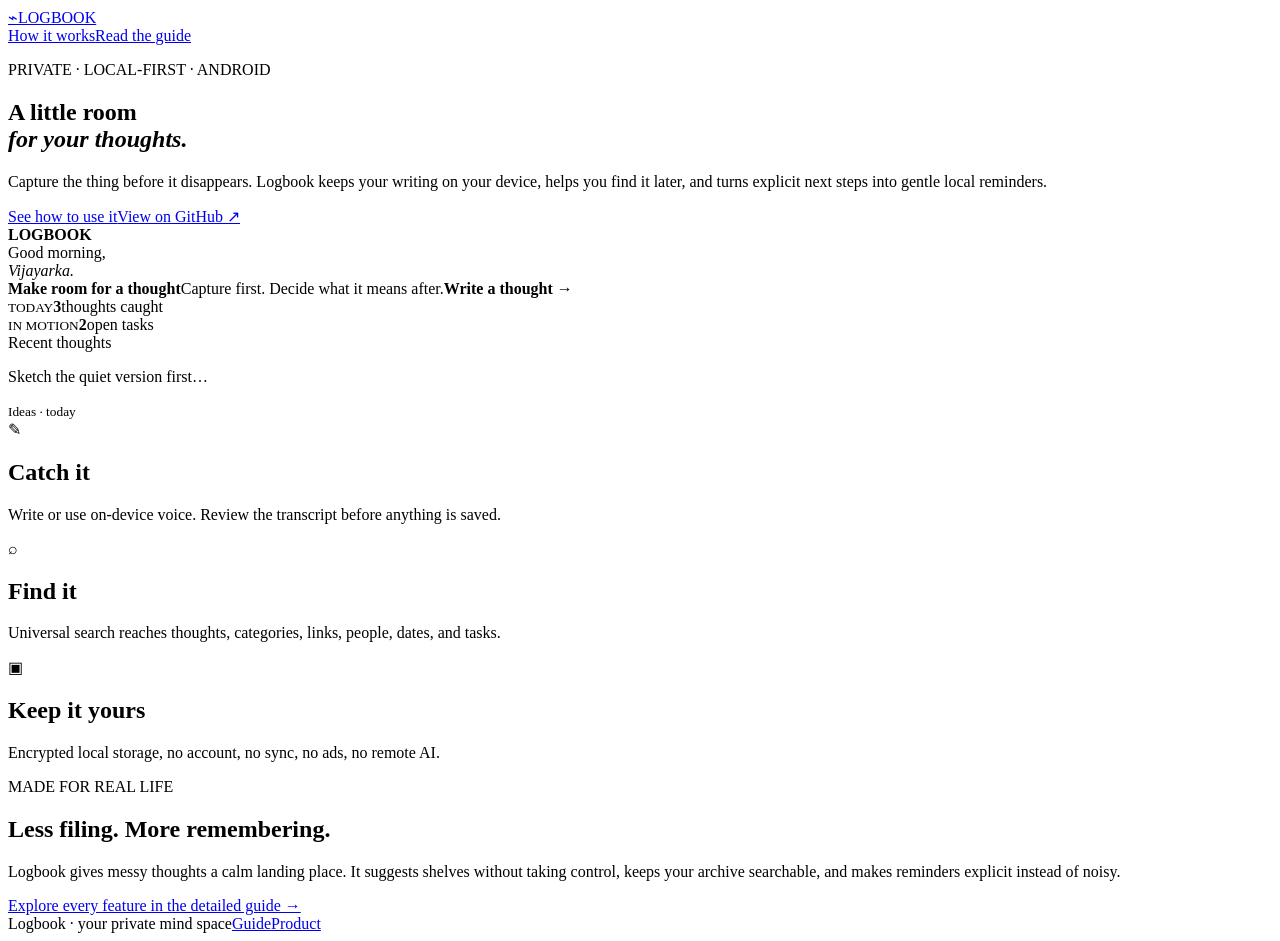
==== docs/index.html @ 924b65ed "Revert "Use the existing Logbook mark on product pages" This reverts commit a0105488e9191dcb1bc52278" ====
<!doctype html>
<html lang="en">
<head>
<meta charset="utf-8"><meta name="viewport" content="width=device-width,initial-scale=1">
<title>Logbook — a private mind space</title>
<meta name="description" content="Logbook is a private, local-first Android mind space for capturing thoughts, finding them again, and keeping small tasks in motion.">
<link rel="stylesheet" href="/logbook/site.css">
</head>
<body>
<header class="topbar"><a class="brand" href="./"><span class="mark" aria-hidden="true">⌁</span><span>LOGBOOK</span></a><nav><a href="guide.html">How it works</a><a class="button small" href="guide.html">Read the guide</a></nav></header>
<main>
<section class="hero wrap"><div class="hero-copy"><p class="eyebrow">PRIVATE · LOCAL-FIRST · ANDROID</p><h1>A little room<br><em>for your thoughts.</em></h1><p class="lede">Capture the thing before it disappears. Logbook keeps your writing on your device, helps you find it later, and turns explicit next steps into gentle local reminders.</p><div class="actions"><a class="button" href="guide.html">See how to use it</a><a class="text-link" href="https://github.com/vijayarkananduri/logbook">View on GitHub ↗</a></div></div><div class="hero-card"><div class="phone"><div class="phone-top"><span class="dot pumpkin"></span><b>LOGBOOK</b><span class="dot lime"></span></div><div class="phone-title">Good morning,<br><em>Vijayarka.</em></div><div class="capture"><b>Make room for a thought</b><span>Capture first. Decide what it means after.</span><strong>Write a thought →</strong></div><div class="stats"><div><small>TODAY</small><b>3</b><span>thoughts caught</span></div><div><small>IN MOTION</small><b>2</b><span>open tasks</span></div></div><div class="paper"><span>Recent thoughts</span><p>Sketch the quiet version first…</p><small>Ideas · today</small></div></div></div></section>
<section class="band"><div class="wrap three"><article><span class="icon pumpkin-bg">✎</span><h2>Catch it</h2><p>Write or use on-device voice. Review the transcript before anything is saved.</p></article><article><span class="icon amber-bg">⌕</span><h2>Find it</h2><p>Universal search reaches thoughts, categories, links, people, dates, and tasks.</p></article><article><span class="icon lime-bg">▣</span><h2>Keep it yours</h2><p>Encrypted local storage, no account, no sync, no ads, no remote AI.</p></article></div></section>
<section class="wrap split"><div><p class="eyebrow">MADE FOR REAL LIFE</p><h2>Less filing. More remembering.</h2></div><div><p>Logbook gives messy thoughts a calm landing place. It suggests shelves without taking control, keeps your archive searchable, and makes reminders explicit instead of noisy.</p><a class="text-link" href="guide.html">Explore every feature in the detailed guide →</a></div></section>
</main><footer class="wrap footer"><span>Logbook · your private mind space</span><a href="guide.html">Guide</a><a href="./">Product</a></footer>
</body></html>
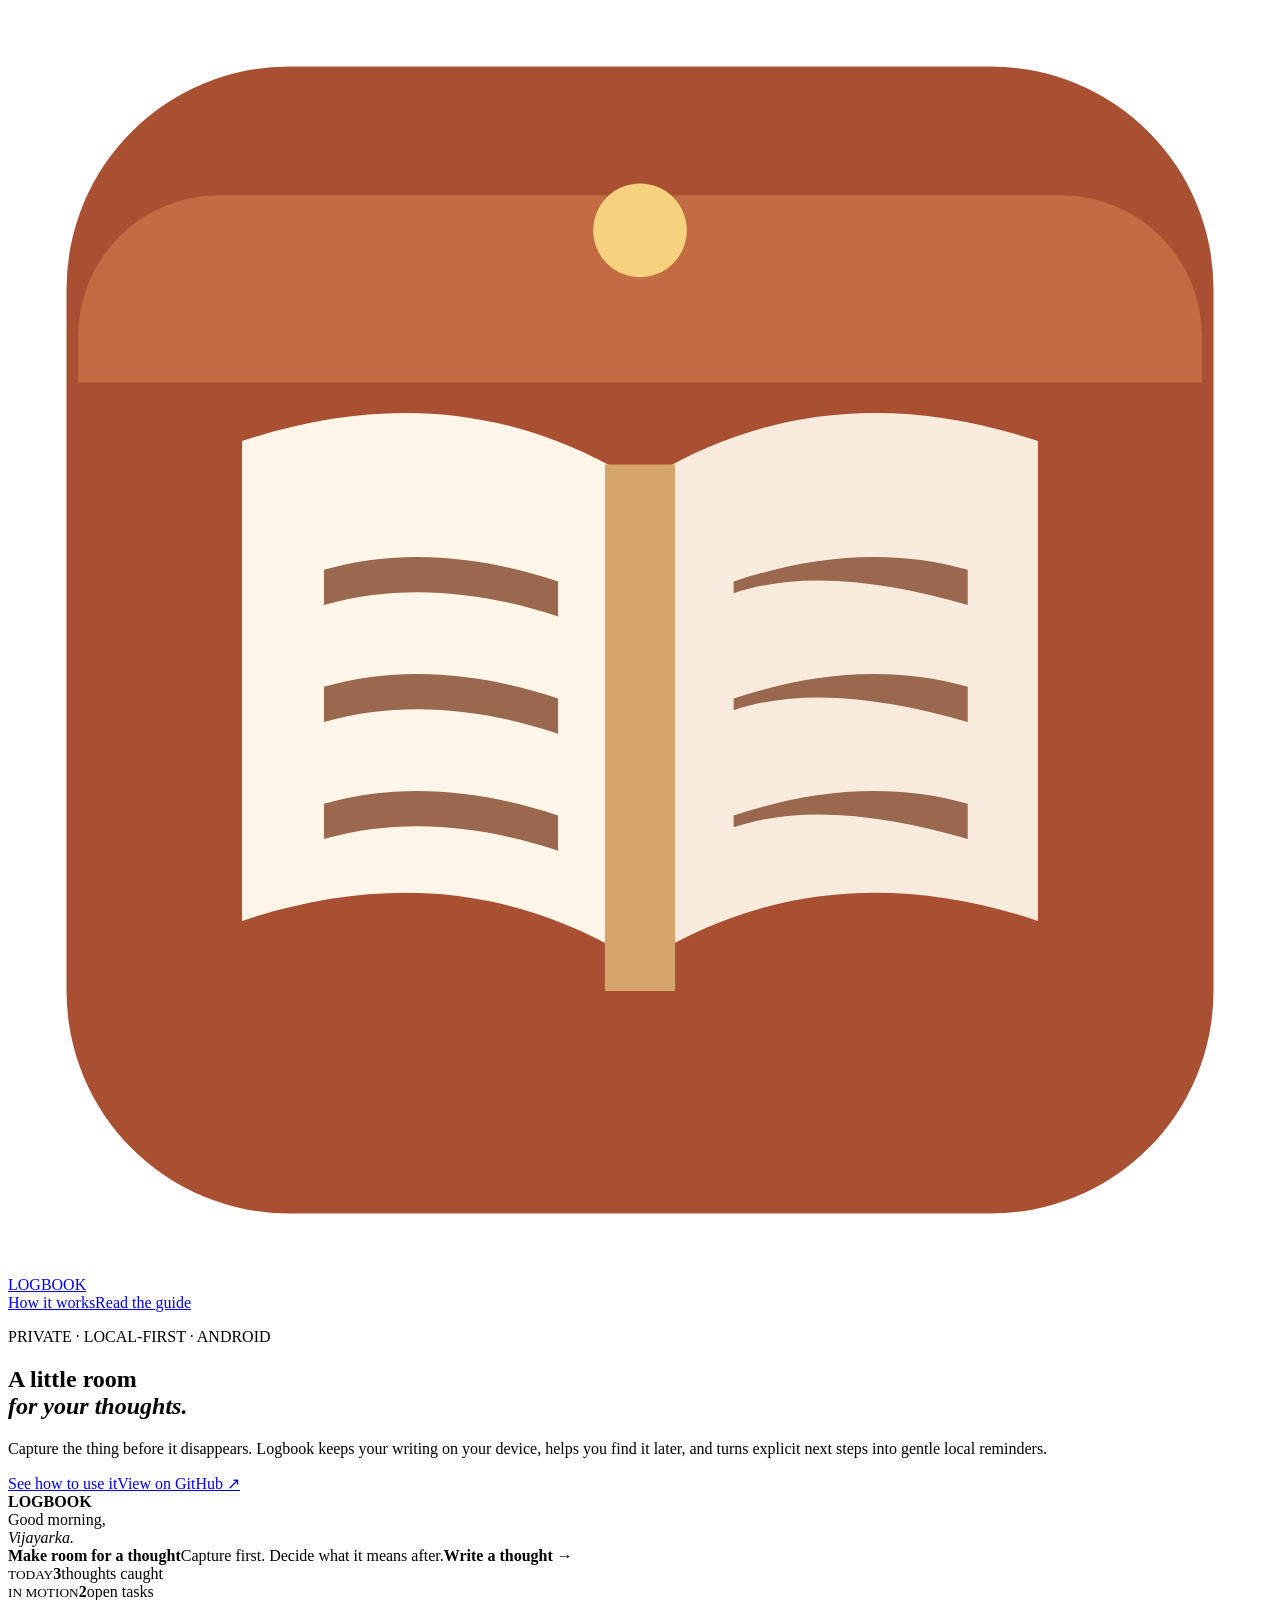
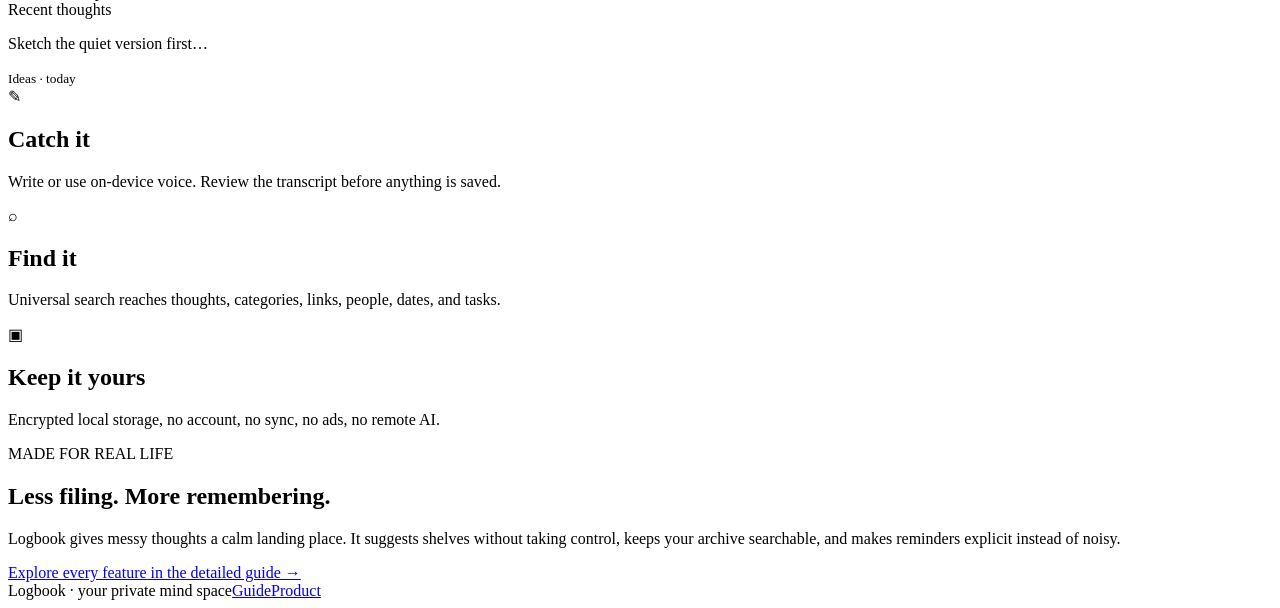
==== commit e2602886: "Revert "Use supplied cropped Logbook logo" This reverts commit 5c39957be92d2343771eed98148916af27f54" ====
--- a/docs/index.html
+++ b/docs/index.html
@@ -7,7 +7,7 @@
 <link rel="stylesheet" href="/logbook/site.css">
 </head>
 <body>
-<header class="topbar"><a class="brand" href="./"><span class="mark" aria-hidden="true">⌁</span><span>LOGBOOK</span></a><nav><a href="guide.html">How it works</a><a class="button small" href="guide.html">Read the guide</a></nav></header>
+<header class="topbar"><a class="brand" href="./"><img class="mark" src="logo.svg" alt="Logbook mark"><span>LOGBOOK</span></a><nav><a href="guide.html">How it works</a><a class="button small" href="guide.html">Read the guide</a></nav></header>
 <main>
 <section class="hero wrap"><div class="hero-copy"><p class="eyebrow">PRIVATE · LOCAL-FIRST · ANDROID</p><h1>A little room<br><em>for your thoughts.</em></h1><p class="lede">Capture the thing before it disappears. Logbook keeps your writing on your device, helps you find it later, and turns explicit next steps into gentle local reminders.</p><div class="actions"><a class="button" href="guide.html">See how to use it</a><a class="text-link" href="https://github.com/vijayarkananduri/logbook">View on GitHub ↗</a></div></div><div class="hero-card"><div class="phone"><div class="phone-top"><span class="dot pumpkin"></span><b>LOGBOOK</b><span class="dot lime"></span></div><div class="phone-title">Good morning,<br><em>Vijayarka.</em></div><div class="capture"><b>Make room for a thought</b><span>Capture first. Decide what it means after.</span><strong>Write a thought →</strong></div><div class="stats"><div><small>TODAY</small><b>3</b><span>thoughts caught</span></div><div><small>IN MOTION</small><b>2</b><span>open tasks</span></div></div><div class="paper"><span>Recent thoughts</span><p>Sketch the quiet version first…</p><small>Ideas · today</small></div></div></div></section>
 <section class="band"><div class="wrap three"><article><span class="icon pumpkin-bg">✎</span><h2>Catch it</h2><p>Write or use on-device voice. Review the transcript before anything is saved.</p></article><article><span class="icon amber-bg">⌕</span><h2>Find it</h2><p>Universal search reaches thoughts, categories, links, people, dates, and tasks.</p></article><article><span class="icon lime-bg">▣</span><h2>Keep it yours</h2><p>Encrypted local storage, no account, no sync, no ads, no remote AI.</p></article></div></section>
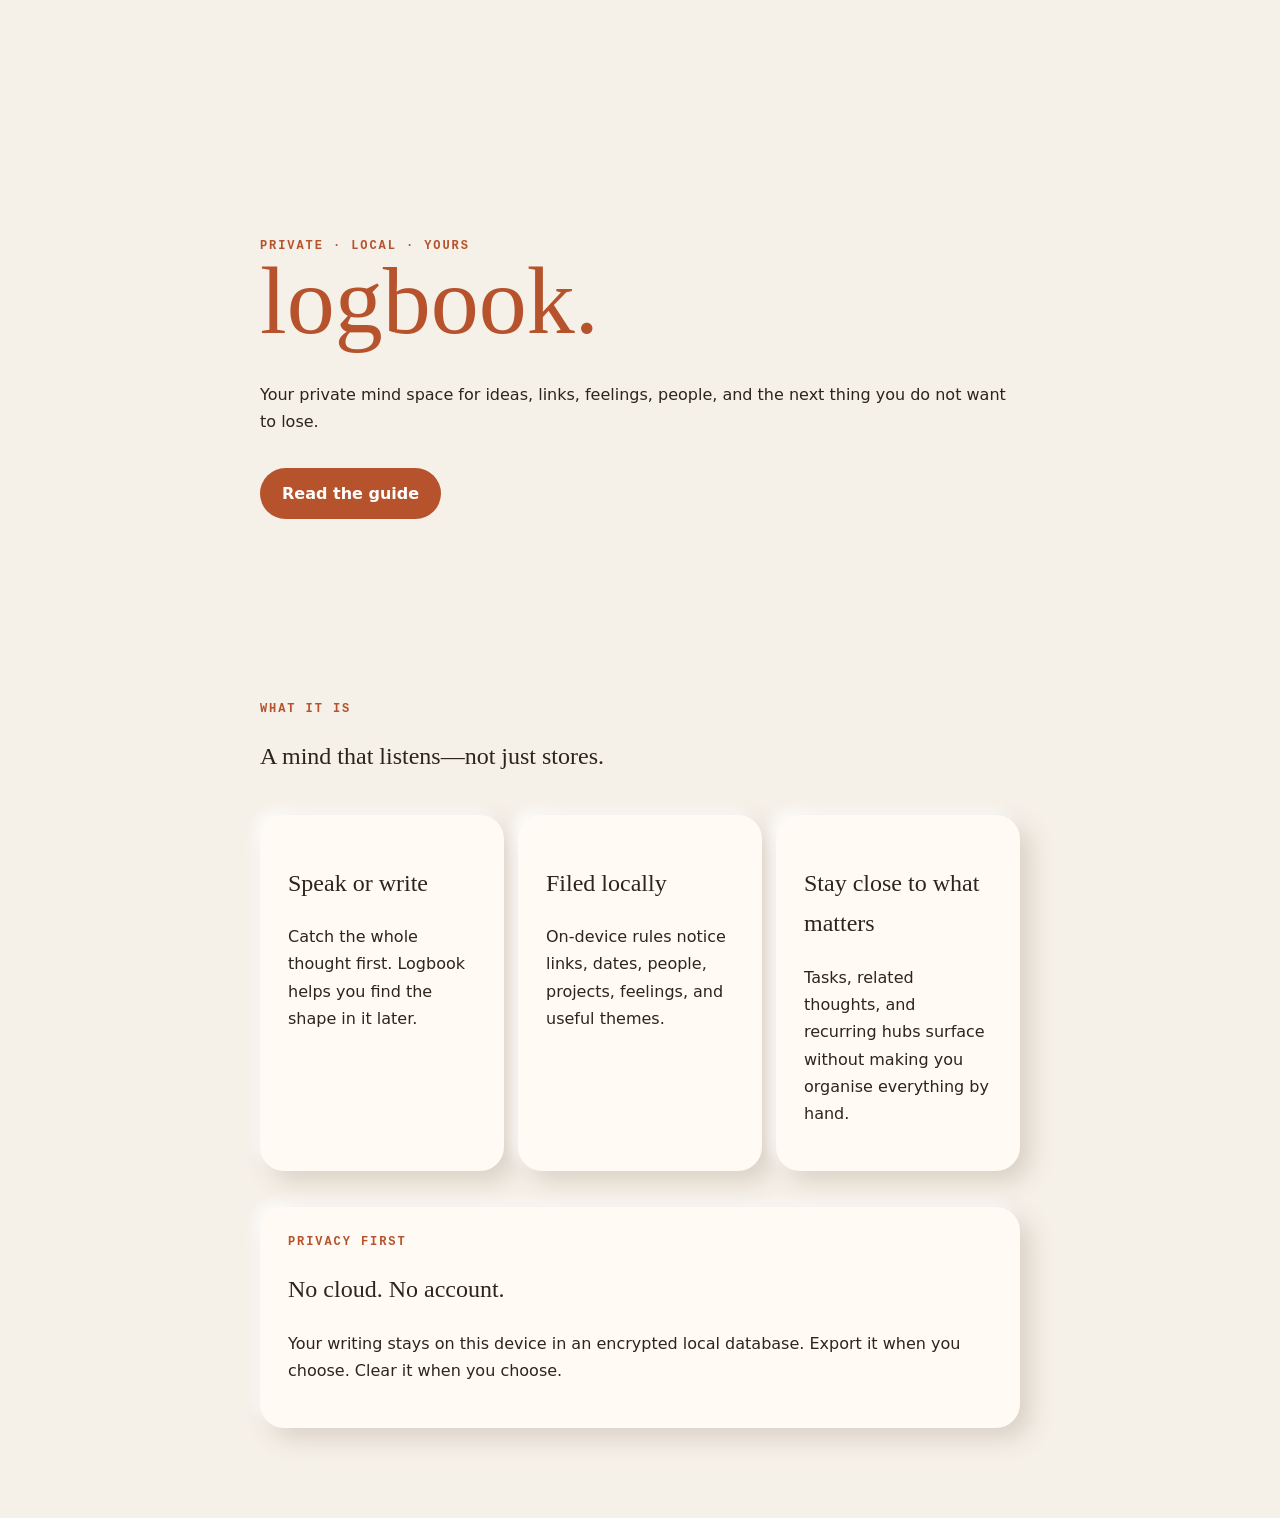
==== commit 6eaaf6fc: "Refresh Logbook depth splash and friendly nudges" ====
--- a/docs/index.html
+++ b/docs/index.html
@@ -1,16 +1 @@
-<!doctype html>
-<html lang="en">
-<head>
-<meta charset="utf-8"><meta name="viewport" content="width=device-width,initial-scale=1">
-<title>Logbook — a private mind space</title>
-<meta name="description" content="Logbook is a private, local-first Android mind space for capturing thoughts, finding them again, and keeping small tasks in motion.">
-<link rel="stylesheet" href="/logbook/site.css">
-</head>
-<body>
-<header class="topbar"><a class="brand" href="./"><img class="mark" src="logo.svg" alt="Logbook mark"><span>LOGBOOK</span></a><nav><a href="guide.html">How it works</a><a class="button small" href="guide.html">Read the guide</a></nav></header>
-<main>
-<section class="hero wrap"><div class="hero-copy"><p class="eyebrow">PRIVATE · LOCAL-FIRST · ANDROID</p><h1>A little room<br><em>for your thoughts.</em></h1><p class="lede">Capture the thing before it disappears. Logbook keeps your writing on your device, helps you find it later, and turns explicit next steps into gentle local reminders.</p><div class="actions"><a class="button" href="guide.html">See how to use it</a><a class="text-link" href="https://github.com/vijayarkananduri/logbook">View on GitHub ↗</a></div></div><div class="hero-card"><div class="phone"><div class="phone-top"><span class="dot pumpkin"></span><b>LOGBOOK</b><span class="dot lime"></span></div><div class="phone-title">Good morning,<br><em>Vijayarka.</em></div><div class="capture"><b>Make room for a thought</b><span>Capture first. Decide what it means after.</span><strong>Write a thought →</strong></div><div class="stats"><div><small>TODAY</small><b>3</b><span>thoughts caught</span></div><div><small>IN MOTION</small><b>2</b><span>open tasks</span></div></div><div class="paper"><span>Recent thoughts</span><p>Sketch the quiet version first…</p><small>Ideas · today</small></div></div></div></section>
-<section class="band"><div class="wrap three"><article><span class="icon pumpkin-bg">✎</span><h2>Catch it</h2><p>Write or use on-device voice. Review the transcript before anything is saved.</p></article><article><span class="icon amber-bg">⌕</span><h2>Find it</h2><p>Universal search reaches thoughts, categories, links, people, dates, and tasks.</p></article><article><span class="icon lime-bg">▣</span><h2>Keep it yours</h2><p>Encrypted local storage, no account, no sync, no ads, no remote AI.</p></article></div></section>
-<section class="wrap split"><div><p class="eyebrow">MADE FOR REAL LIFE</p><h2>Less filing. More remembering.</h2></div><div><p>Logbook gives messy thoughts a calm landing place. It suggests shelves without taking control, keeps your archive searchable, and makes reminders explicit instead of noisy.</p><a class="text-link" href="guide.html">Explore every feature in the detailed guide →</a></div></section>
-</main><footer class="wrap footer"><span>Logbook · your private mind space</span><a href="guide.html">Guide</a><a href="./">Product</a></footer>
-</body></html>+<!doctype html><html lang="en"><head><meta charset="utf-8"><meta name="viewport" content="width=device-width,initial-scale=1"><title>Logbook — Your private mind space</title><style>body{margin:0;background:#f5f0e8;color:#2c241d;font:16px/1.7 Manrope,system-ui,sans-serif}main{max-width:760px;margin:auto;padding:72px 24px}h1,h2{font-family:Georgia,serif;font-weight:400}h1{font-size:clamp(3rem,10vw,6rem);color:#b6532d;line-height:1;margin:0 0 16px}.eyebrow{letter-spacing:.16em;text-transform:uppercase;font:700 12px monospace;color:#b6532d}.hero{min-height:70vh;display:grid;align-content:center}.card{background:#fffaf3;border-radius:24px;padding:28px;margin:18px 0;box-shadow:10px 10px 24px #d9d0c5,-5px -5px 14px #fff}.button{display:inline-block;background:#b6532d;color:white;border-radius:999px;padding:12px 22px;text-decoration:none;font-weight:700}.grid{display:grid;grid-template-columns:repeat(auto-fit,minmax(210px,1fr));gap:14px}small{color:#70665d}</style></head><body><main><section class="hero"><div class="eyebrow">Private · local · yours</div><h1>logbook.</h1><p>Your private mind space for ideas, links, feelings, people, and the next thing you do not want to lose.</p><p><a class="button" href="guide.html">Read the guide</a></p></section><section><div class="eyebrow">What it is</div><h2>A mind that listens—not just stores.</h2><div class="grid"><article class="card"><h2>Speak or write</h2><p>Catch the whole thought first. Logbook helps you find the shape in it later.</p></article><article class="card"><h2>Filed locally</h2><p>On-device rules notice links, dates, people, projects, feelings, and useful themes.</p></article><article class="card"><h2>Stay close to what matters</h2><p>Tasks, related thoughts, and recurring hubs surface without making you organise everything by hand.</p></article></div></section><section class="card"><div class="eyebrow">Privacy first</div><h2>No cloud. No account.</h2><p>Your writing stays on this device in an encrypted local database. Export it when you choose. Clear it when you choose.</p></section></main></body></html>
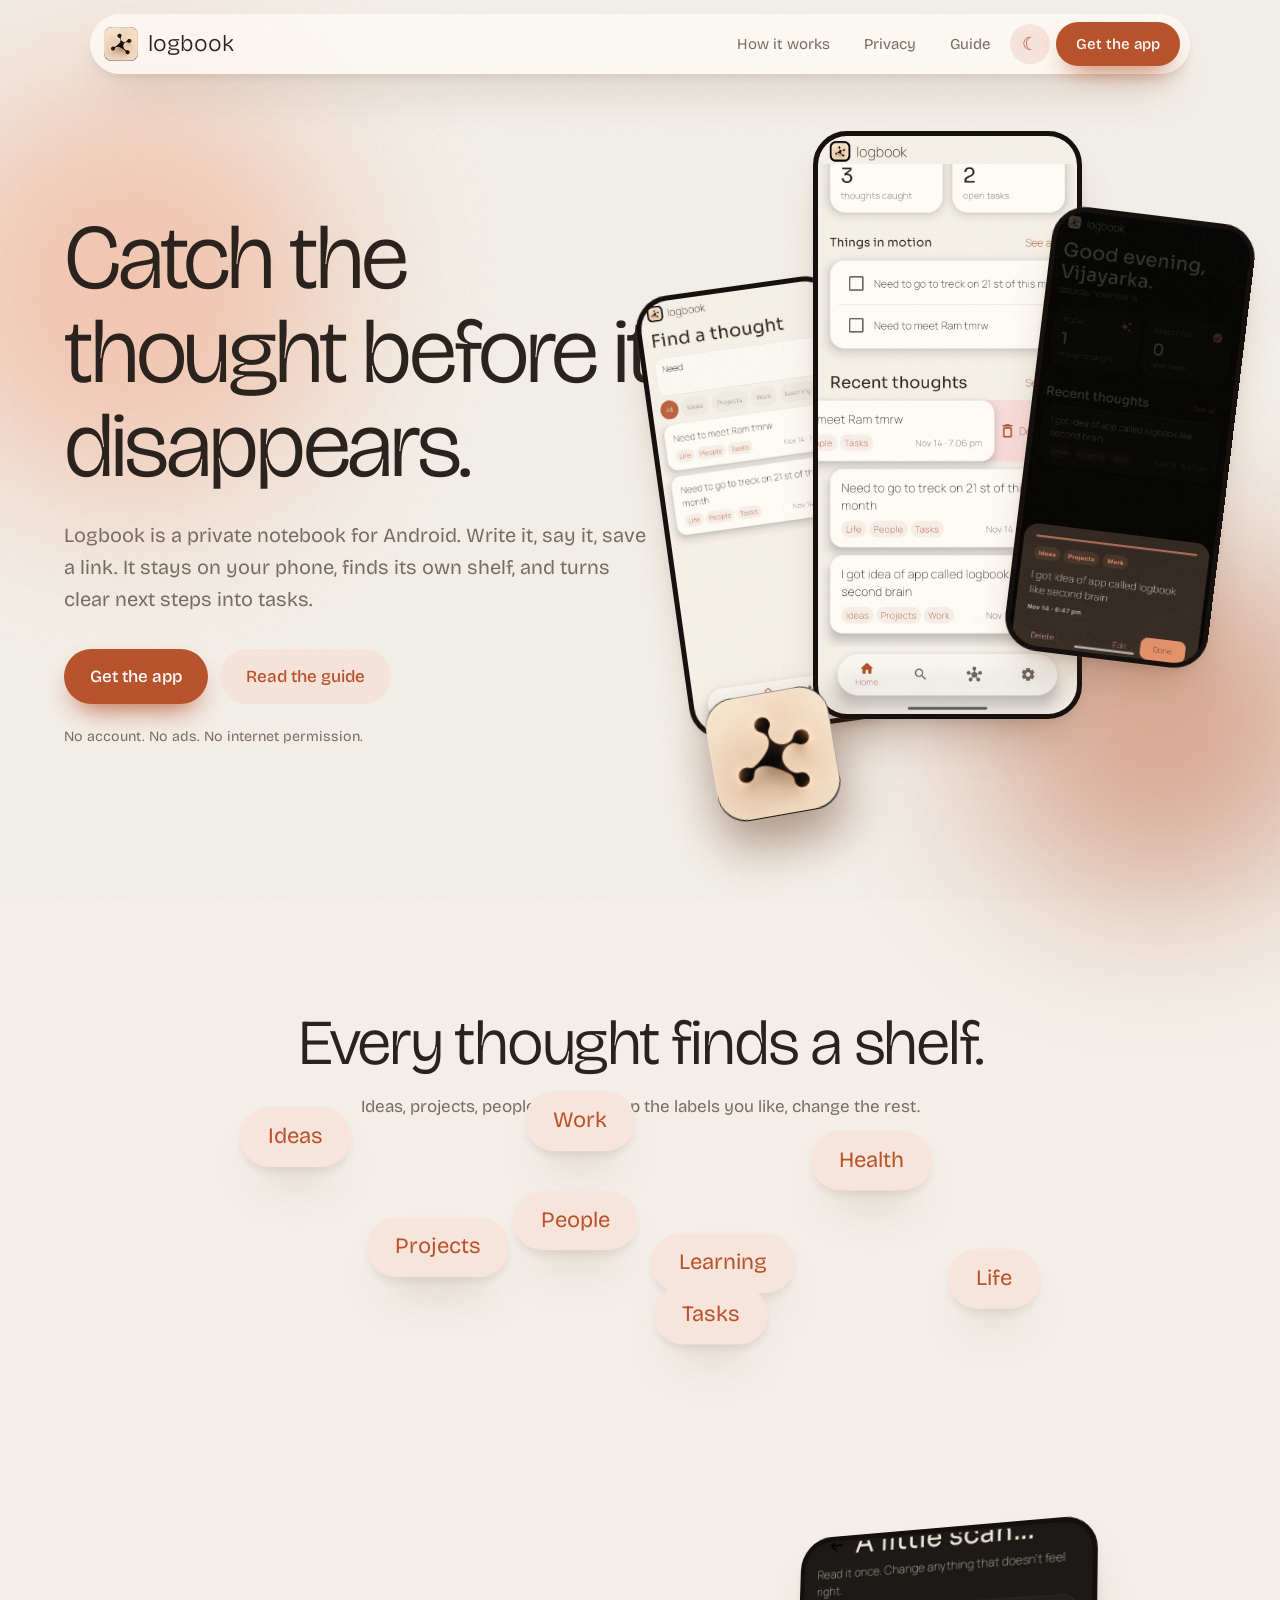
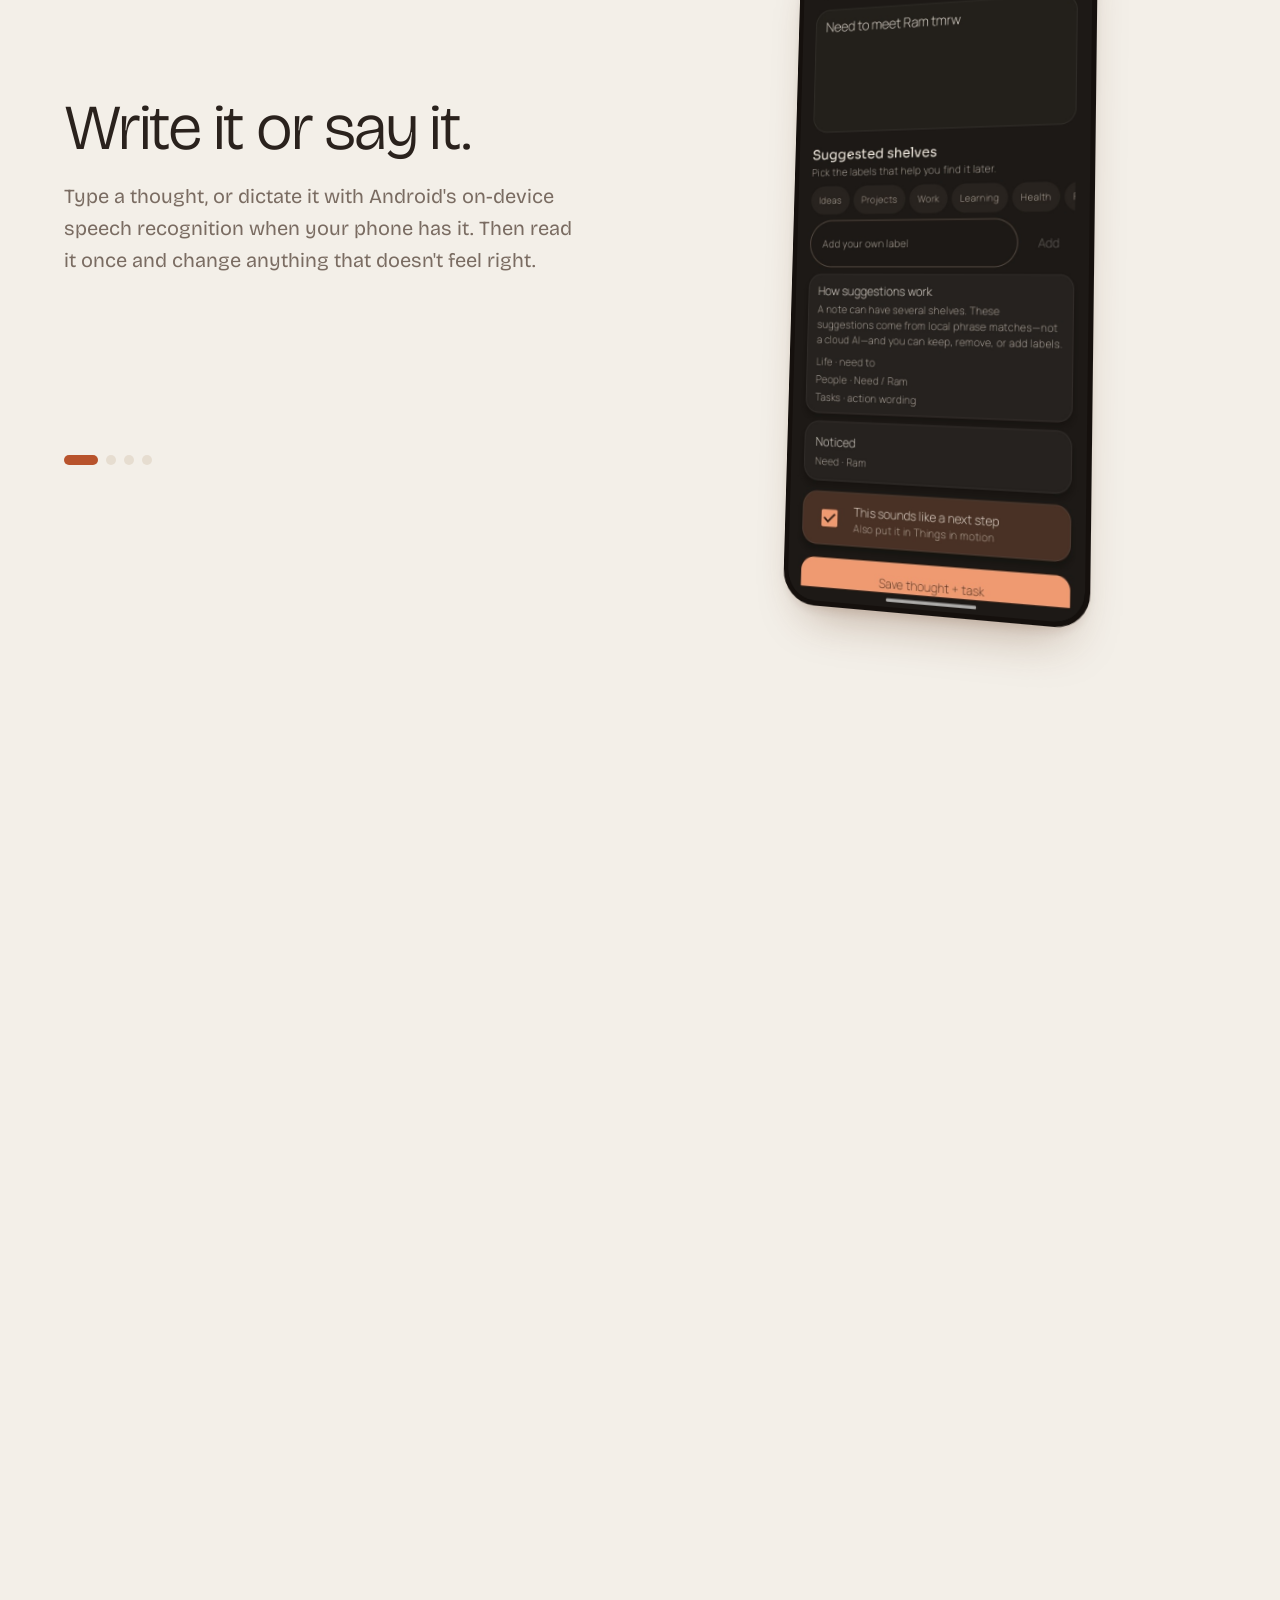
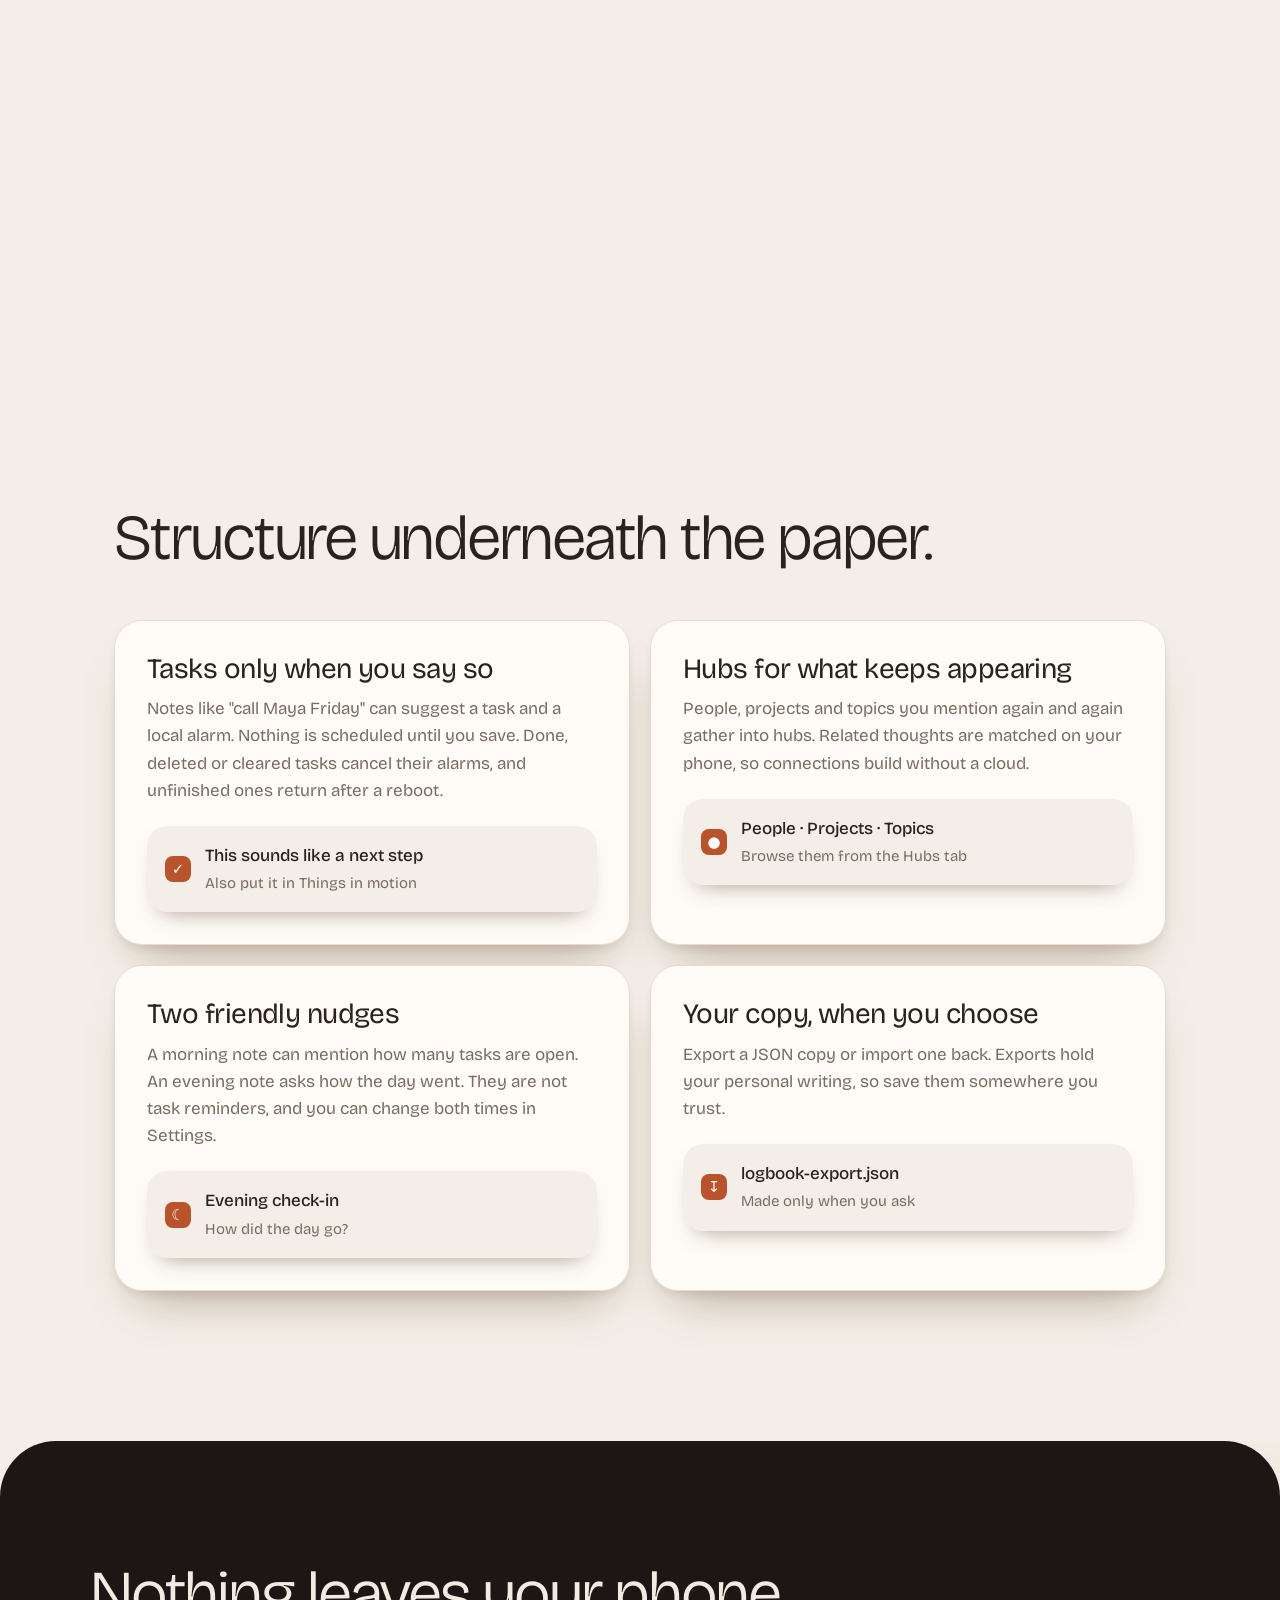
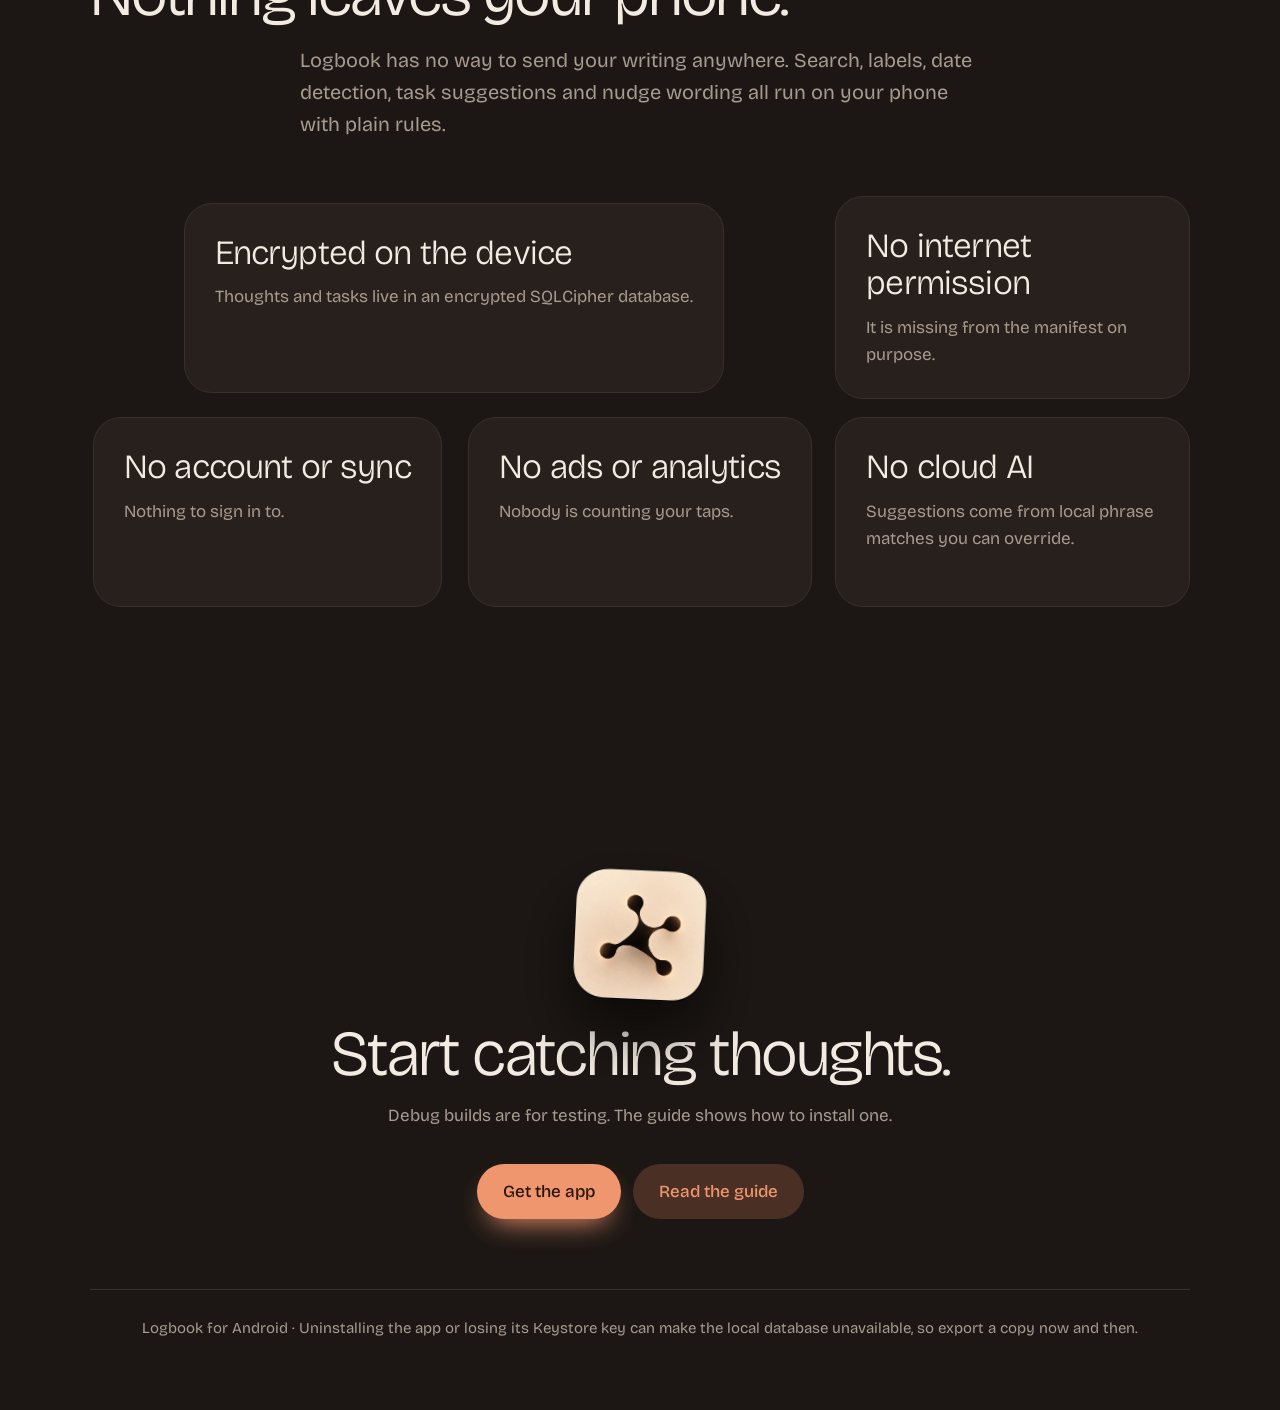
==== commit a78b7ffc: "Refresh GitHub Pages and improve task date flow" ====
--- a/docs/index.html
+++ b/docs/index.html
@@ -1 +1,29 @@
-<!doctype html><html lang="en"><head><meta charset="utf-8"><meta name="viewport" content="width=device-width,initial-scale=1"><title>Logbook — Your private mind space</title><style>body{margin:0;background:#f5f0e8;color:#2c241d;font:16px/1.7 Manrope,system-ui,sans-serif}main{max-width:760px;margin:auto;padding:72px 24px}h1,h2{font-family:Georgia,serif;font-weight:400}h1{font-size:clamp(3rem,10vw,6rem);color:#b6532d;line-height:1;margin:0 0 16px}.eyebrow{letter-spacing:.16em;text-transform:uppercase;font:700 12px monospace;color:#b6532d}.hero{min-height:70vh;display:grid;align-content:center}.card{background:#fffaf3;border-radius:24px;padding:28px;margin:18px 0;box-shadow:10px 10px 24px #d9d0c5,-5px -5px 14px #fff}.button{display:inline-block;background:#b6532d;color:white;border-radius:999px;padding:12px 22px;text-decoration:none;font-weight:700}.grid{display:grid;grid-template-columns:repeat(auto-fit,minmax(210px,1fr));gap:14px}small{color:#70665d}</style></head><body><main><section class="hero"><div class="eyebrow">Private · local · yours</div><h1>logbook.</h1><p>Your private mind space for ideas, links, feelings, people, and the next thing you do not want to lose.</p><p><a class="button" href="guide.html">Read the guide</a></p></section><section><div class="eyebrow">What it is</div><h2>A mind that listens—not just stores.</h2><div class="grid"><article class="card"><h2>Speak or write</h2><p>Catch the whole thought first. Logbook helps you find the shape in it later.</p></article><article class="card"><h2>Filed locally</h2><p>On-device rules notice links, dates, people, projects, feelings, and useful themes.</p></article><article class="card"><h2>Stay close to what matters</h2><p>Tasks, related thoughts, and recurring hubs surface without making you organise everything by hand.</p></article></div></section><section class="card"><div class="eyebrow">Privacy first</div><h2>No cloud. No account.</h2><p>Your writing stays on this device in an encrypted local database. Export it when you choose. Clear it when you choose.</p></section></main></body></html>
+<!doctype html><html lang="en"><head><meta charset="utf-8"><meta name="viewport" content="width=device-width,initial-scale=1"><title>Logbook for Android – a private place to catch thoughts</title><meta name="description" content="Logbook is a local-first notebook for Android. No account, no sync, no internet permission."><script>try{var t=localStorage.getItem("lb");document.documentElement.dataset.theme=t||(matchMedia("(prefers-color-scheme:dark)").matches?"dark":"light")}catch(e){}</script><link rel="preconnect" href="https://fonts.googleapis.com"><link rel="preconnect" href="https://fonts.gstatic.com" crossorigin><link href="https://fonts.googleapis.com/css2?family=Bricolage+Grotesque:opsz,wght@12..96,300..700&display=swap" rel="stylesheet"><link rel="icon" href="assets/icon.png"><link rel="stylesheet" href="assets/style.css"></head><body><div class="bar"></div><nav class="nav"><a class="brand" href="index.html"><img src="assets/icon.png" alt="">logbook</a><a class="l" href="index.html#how">How it works</a><a class="l" href="index.html#privacy">Privacy</a><a class="l" href="guide.html">Guide</a><button class="tg" aria-label="Toggle theme"></button><a class="btn" href="guide.html#install">Get the app</a></nav>
+<header class="hero" data-ptr data-pz>
+<div class="blob px" data-speed=".15" style="width:420px;height:420px;background:var(--pe);left:-120px;top:80px"></div><div class="blob px" data-speed="-.1" style="width:360px;height:360px;background:var(--acc);right:-100px;bottom:0"></div>
+<div><h1 aria-label="Catch the thought before it disappears."><span style="--i:0">Catch</span> <span style="--i:1">the</span> <span style="--i:2">thought</span> <span style="--i:3">before</span> <span style="--i:4">it</span> <span style="--i:5">disappears.</span></h1>
+<p>Logbook is a private notebook for Android. Write it, say it, save a link. It stays on your phone, finds its own shelf, and turns clear next steps into tasks.</p>
+<div class="cta-row"><a class="btn" href="guide.html#install">Get the app</a><a class="btn g" href="guide.html">Read the guide</a></div><small>No account. No ads. No internet permission.</small></div>
+<div class="stage" data-ptr data-pz><div class="px l2"><div class="phone"><img src="assets/search.jpg" alt="Find a thought screen"></div></div><div class="px l1"><div class="phone"><img src="assets/home.jpg" alt="Logbook home screen"></div></div><div class="px l3"><div class="phone"><img src="assets/note.jpg" alt="Thought opened as a sticky note"></div></div><img class="px l4" src="assets/icon.png" alt="Logbook mark"></div>
+</header>
+<section class="shelves"><h2 class="rv">Every thought finds a shelf.</h2><p class="mut rv" style="margin-top:18px">Ideas, projects, people, health. Keep the labels you like, change the rest.</p>
+<div class="chips" data-pz><span data-speed=".08">Ideas</span><span data-speed="-.06">Projects</span><span data-speed=".1">Work</span><span data-speed="-.08">Learning</span><span data-speed=".05">Health</span><span data-speed="-.1">Life</span><span data-speed=".07">People</span><span data-speed="-.05">Tasks</span></div></section>
+<section class="pin" id="how"><div class="sticky"><div class="steps">
+<div class="step on"><h2>Write it or say it.</h2><p>Type a thought, or dictate it with Android's on-device speech recognition when your phone has it. Then read it once and change anything that doesn't feel right.</p></div>
+<div class="step"><h2>Open it like a sticky note.</h2><p>Tap any thought to see its shelves and time. Edit it, mark it done, or delete it. Swipe a thought on Home to delete it fast.</p></div>
+<div class="step"><h2>Find it by any word.</h2><p>Search words, links, people, dates, shelves and topics that keep coming back. Tap a shelf to narrow the list.</p></div>
+<div class="step"><h2>Keep next steps in motion.</h2><p>When a note sounds like an action, Logbook offers to add it to Things in motion. Home shows what you caught today and what is still open.</p></div>
+<div class="dots"><i class="on"></i><i></i><i></i><i></i></div></div>
+<div class="pstage"><div class="phone"><img class="on" src="assets/scan.jpg" alt="Review screen with suggested shelves"><img src="assets/note.jpg" alt="Sticky note detail"><img src="assets/search.jpg" alt="Search screen"><img src="assets/home.jpg" alt="Home screen"></div></div></div></section>
+<section class="under"><h2 class="rv">Structure underneath the paper.</h2>
+<div class="grid2">
+<div class="card rv" data-tilt><h3>Tasks only when you say so</h3><p>Notes like "call Maya Friday" can suggest a task and a local alarm. Nothing is scheduled until you save. Done, deleted or cleared tasks cancel their alarms, and unfinished ones return after a reboot.</p><div class="mock"><i>✓</i><div><b>This sounds like a next step</b><span>Also put it in Things in motion</span></div></div></div>
+<div class="card rv" data-tilt><h3>Hubs for what keeps appearing</h3><p>People, projects and topics you mention again and again gather into hubs. Related thoughts are matched on your phone, so connections build without a cloud.</p><div class="mock"><i>●</i><div><b>People · Projects · Topics</b><span>Browse them from the Hubs tab</span></div></div></div>
+<div class="card rv" data-tilt><h3>Two friendly nudges</h3><p>A morning note can mention how many tasks are open. An evening note asks how the day went. They are not task reminders, and you can change both times in Settings.</p><div class="mock"><i>☾</i><div><b>Evening check-in</b><span>How did the day go?</span></div></div></div>
+<div class="card rv" data-tilt><h3>Your copy, when you choose</h3><p>Export a JSON copy or import one back. Exports hold your personal writing, so save them somewhere you trust.</p><div class="mock"><i>↧</i><div><b>logbook-export.json</b><span>Made only when you ask</span></div></div></div>
+</div></section>
+<section class="priv" id="privacy" data-pz><div class="blob px" data-speed=".12" style="width:400px;height:400px;background:#B8532C;right:-120px;top:40px"></div><div class="in"><h2 class="rv">Nothing leaves your phone.</h2><p class="rv" style="margin-top:18px;color:var(--mut);max-width:34em;font-size:20px">Logbook has no way to send your writing anywhere. Search, labels, date detection, task suggestions and nudge wording all run on your phone with plain rules.</p>
+<div class="facts"><div class="fact w rv" data-tilt><b>Encrypted on the device</b><p>Thoughts and tasks live in an encrypted SQLCipher database.</p></div><div class="fact rv" data-tilt><b>No internet permission</b><p>It is missing from the manifest on purpose.</p></div><div class="fact rv" data-tilt><b>No account or sync</b><p>Nothing to sign in to.</p></div><div class="fact rv" data-tilt><b>No ads or analytics</b><p>Nobody is counting your taps.</p></div><div class="fact rv" data-tilt><b>No cloud AI</b><p>Suggestions come from local phrase matches you can override.</p></div></div></div></section>
+<section class="end" data-pz><img class="ic" data-speed="-.12" src="assets/icon.png" alt=""><h2 class="rv">Start catching thoughts.</h2><p class="rv" style="margin-top:16px;color:var(--mut)">Debug builds are for testing. The guide shows how to install one.</p><div class="cta-row"><a class="btn" href="guide.html#install">Get the app</a><a class="btn g" href="guide.html">Read the guide</a></div>
+<footer>Logbook for Android · Uninstalling the app or losing its Keystore key can make the local database unavailable, so export a copy now and then.</footer></section>
+<script src="assets/main.js"></script></body></html>
--- a/docs/assets/style.css
+++ b/docs/assets/style.css
@@ -0,0 +1,96 @@
+*{box-sizing:border-box;margin:0}
+html{scroll-behavior:smooth;scroll-padding-top:90px}
+:root{--bg:#F3EFE8;--card:#FFFCF7;--ink:#2A221D;--mut:#7A6C62;--acc:#B8532C;--on:#fff;--pe:#F0966F;--line:#E6DDD0;--chip:#F7E4DA;--sh:0 28px 50px -24px rgba(90,45,15,.4),0 6px 14px -6px rgba(90,45,15,.18)}
+[data-theme=dark]{--bg:#1C1714;--card:#27201C;--ink:#F3EBE2;--mut:#A99A8E;--acc:#F0966F;--on:#2A1509;--line:#3A302A;--chip:#4A2F24;--sh:0 28px 50px -24px #000,0 6px 14px -6px #000}
+body{font:400 17px/1.6 'Bricolage Grotesque',system-ui,sans-serif;background:var(--bg);color:var(--ink);overflow-x:hidden;transition:background .4s,color .4s}
+body:before{content:"";position:fixed;inset:0;z-index:100;pointer-events:none;opacity:.05;background:url("data:image/svg+xml,%3Csvg xmlns='http://www.w3.org/2000/svg' width='160' height='160'%3E%3Cfilter id='n'%3E%3CfeTurbulence baseFrequency='.9' numOctaves='2'/%3E%3C/filter%3E%3Crect width='100%25' height='100%25' filter='url(%23n)'/%3E%3C/svg%3E")}
+a{color:var(--acc)}img{max-width:100%}
+:focus-visible{outline:3px solid var(--acc);outline-offset:3px;border-radius:8px}
+.bar{position:fixed;top:0;left:0;width:100%;height:3px;background:var(--acc);transform-origin:0;transform:scaleX(var(--p,0));z-index:120}
+.nav{position:fixed;inset:14px 14px auto;z-index:90;display:flex;align-items:center;gap:6px;max-width:1100px;margin:auto;padding:8px 10px 8px 14px;border-radius:999px;background:color-mix(in srgb,var(--card) 80%,transparent);backdrop-filter:blur(16px);-webkit-backdrop-filter:blur(16px);box-shadow:var(--sh)}
+.brand{display:flex;align-items:center;gap:10px;font-size:23px;font-weight:300;color:var(--ink);text-decoration:none;margin-right:auto}
+.brand img{width:34px;height:34px}
+.nav a.l{padding:8px 14px;border-radius:999px;color:var(--mut);text-decoration:none;font-size:15px}.nav a.l:hover{color:var(--ink);background:var(--chip)}
+.tg{width:40px;height:40px;border-radius:50%;border:0;background:var(--chip);color:var(--acc);font-size:18px;cursor:pointer}
+.btn{display:inline-flex;align-items:center;padding:14px 26px;border-radius:999px;background:var(--acc);color:var(--on);text-decoration:none;font-weight:500;box-shadow:0 14px 28px -12px var(--acc);transition:transform .25s,box-shadow .25s}
+.btn:hover{transform:translateY(-3px) scale(1.03);box-shadow:0 22px 34px -12px var(--acc)}
+.btn.g{background:var(--chip);color:var(--acc);box-shadow:none}
+.nav .btn{padding:10px 20px;font-size:15px}
+@media(max-width:700px){.nav a.l{display:none}}
+h1,h2{font-weight:300;letter-spacing:-.035em;line-height:1.02}
+h2{font-size:clamp(34px,5vw,64px)}
+.mut{color:var(--mut)}
+/* parallax */
+.px{position:absolute;transform:translate3d(calc(var(--mx,0)*var(--d,0)*1px),calc(var(--sy,0)*1px + var(--my,0)*var(--d,0)*1px),0) rotate(var(--rot,0deg));transition:transform .18s ease-out;will-change:transform}
+.phone{position:relative;width:100%;aspect-ratio:720/1576;border-radius:34px;overflow:hidden;border:5px solid #15100d;background:#000;box-shadow:var(--sh),0 0 0 1px rgba(255,255,255,.07)}
+.phone img{width:100%;height:100%;display:block;object-fit:cover}
+.blob{position:absolute;border-radius:50%;filter:blur(80px);opacity:.45;z-index:-1}
+/* hero */
+.hero{position:relative;min-height:100svh;display:grid;grid-template-columns:1.05fr .95fr;align-items:center;gap:20px;max-width:1200px;margin:auto;padding:120px 24px 60px}
+.hero h1{font-size:clamp(46px,7.2vw,104px)}
+.hero h1 span{display:inline-block;opacity:0;transform:translateY(70%) rotate(5deg);animation:up .9s cubic-bezier(.2,.8,.2,1) forwards;animation-delay:calc(var(--i)*90ms + 150ms)}
+@keyframes up{to{opacity:1;transform:none}}
+.hero p{max-width:30em;margin:26px 0 34px;font-size:20px;color:var(--mut)}
+.cta-row{display:flex;gap:12px;flex-wrap:wrap}
+.hero small{display:block;margin-top:22px;color:var(--mut)}
+.stage{position:relative;width:100%;aspect-ratio:1/1.3;perspective:1400px}
+.l1{left:25%;top:0;width:50%;z-index:3;--d:26}.l2{left:-3%;top:22%;width:38%;--rot:-8deg;--d:12;z-index:2}.l3{right:-3%;top:12%;width:38%;--rot:7deg;--d:44;z-index:4}
+.l4{left:6%;bottom:2%;width:23%;--rot:-10deg;--d:64;z-index:5;filter:drop-shadow(0 26px 24px rgba(90,45,15,.45))}
+/* shelves */
+.shelves{padding:110px 24px;text-align:center}
+.chips{max-width:900px;margin:50px auto 0;display:flex;flex-wrap:wrap;justify-content:center;gap:16px}
+.chips span{position:relative;display:inline-block;padding:12px 28px;border-radius:999px;background:var(--chip);color:var(--acc);font-size:22px;box-shadow:var(--sh);transform:translateY(calc(var(--sy,0)*1px))}
+/* pinned */
+.pin{height:420vh;position:relative}
+.sticky{position:sticky;top:0;height:100svh;max-width:1200px;margin:auto;padding:0 24px;display:grid;grid-template-columns:1fr 1fr;gap:40px;align-items:center}
+.steps{position:relative;height:340px}
+.step{position:absolute;inset:0;opacity:0;transform:translateY(40px);transition:opacity .6s,transform .7s cubic-bezier(.2,.8,.2,1);pointer-events:none}
+.step.on{opacity:1;transform:none;pointer-events:auto}
+.step h2{margin-bottom:20px}.step p{font-size:20px;color:var(--mut);max-width:26em}
+.dots{position:absolute;left:0;bottom:-30px;display:flex;gap:8px}.dots i{width:10px;height:10px;border-radius:9px;background:var(--line);transition:.4s}.dots i.on{width:34px;background:var(--acc)}
+.pstage{position:relative;height:min(80svh,690px);aspect-ratio:720/1576;margin:auto;transform:perspective(1200px) rotateY(calc((var(--pp,0) - .5)*34deg)) rotateX(4deg);transition:transform .15s linear}
+.pstage:before{content:"";position:absolute;inset:-18%;border-radius:50%;background:radial-gradient(var(--pe),transparent 65%);opacity:.35;transform:scale(calc(.7 + var(--pp,0)*.5));z-index:-1}
+.pstage .phone img{position:absolute;inset:0;opacity:0;transform:scale(1.07);transition:opacity .7s,transform .9s cubic-bezier(.2,.8,.2,1)}
+.pstage .phone img.on{opacity:1;transform:none}
+@media(max-width:820px){.hero{grid-template-columns:1fr;padding-top:110px}.sticky{grid-template-columns:1fr;gap:10px;align-content:center}.pstage{height:42svh;order:-1}.steps{height:250px}.step p{font-size:18px}.step h2{font-size:34px}}
+/* cards */
+.under{max-width:1100px;margin:0 auto;padding:110px 24px}
+.grid2{display:grid;grid-template-columns:1fr 1fr;gap:20px;margin-top:50px}
+.card{background:var(--card);border:1px solid var(--line);border-radius:28px;padding:32px;box-shadow:var(--sh);transition:transform .2s ease-out,box-shadow .3s;transform-style:preserve-3d}
+.card h3{font-size:28px;font-weight:400;letter-spacing:-.02em;margin-bottom:10px;line-height:1.15}
+.card p{color:var(--mut)}
+.mock{margin:22px 0 0;padding:16px 18px;border-radius:20px;background:var(--bg);display:flex;gap:14px;align-items:center;transform:translateZ(40px);box-shadow:0 12px 24px -14px rgba(60,30,10,.5)}
+.mock i{flex:none;width:26px;height:26px;border-radius:8px;background:var(--acc);display:grid;place-items:center;color:var(--on);font-style:normal;font-size:15px}
+.mock b{display:block;font-weight:500}.mock span{font-size:15px;color:var(--mut)}
+@media(max-width:820px){.grid2,.facts{grid-template-columns:1fr!important}.fact.w{grid-column:auto!important}}
+.priv{--card:#27201C;--ink:#F3EBE2;--mut:#A99A8E;--acc:#F0966F;--line:#3A302A;--sh:0 28px 50px -24px #000;background:#1C1714;color:var(--ink);border-radius:56px 56px 0 0;padding:120px 24px;margin-top:40px;position:relative;overflow:hidden}
+.priv .in{max-width:1100px;margin:auto}
+.facts{display:grid;grid-template-columns:repeat(3,1fr);gap:18px;margin-top:56px}
+.fact{background:var(--card);border:1px solid var(--line);border-radius:28px;padding:30px;min-height:190px;transition:transform .2s ease-out}
+.fact.w{grid-column:span 2}.fact b{display:block;font-size:34px;font-weight:300;letter-spacing:-.025em;line-height:1.1;margin-bottom:12px}.fact p{color:var(--mut)}
+.end{position:relative;text-align:center;padding:130px 24px 70px;background:#1C1714;color:#F3EBE2;--mut:#A99A8E;--acc:#F0966F;--on:#2A1509;--chip:#4A2F24}
+.end .ic{width:130px;height:130px;margin:0 auto 34px;display:block;position:relative;filter:drop-shadow(0 30px 30px rgba(0,0,0,.6));transform:translateY(calc(var(--sy,0)*1px)) rotate(calc(var(--sy,0)*.2deg))}
+.end .cta-row{justify-content:center;margin-top:34px}
+footer{max-width:1100px;margin:70px auto 0;padding-top:26px;border-top:1px solid #3A302A;color:#A99A8E;font-size:15px}
+/* reveal */
+.rv{opacity:0;transform:translateY(34px);transition:opacity .8s,transform .9s cubic-bezier(.2,.8,.2,1)}.rv.in{opacity:1;transform:none}
+/* guide */
+.ghero{position:relative;max-width:1100px;margin:auto;padding:150px 24px 70px}
+.ghero h1{font-size:clamp(44px,7vw,92px);max-width:9em}.ghero p{margin-top:22px;font-size:20px;color:var(--mut);max-width:28em}
+.ghero .px{right:24px;top:110px;width:clamp(110px,18vw,200px);--d:30;filter:drop-shadow(0 30px 28px rgba(90,45,15,.4))}
+.gwrap{display:grid;grid-template-columns:220px 1fr;gap:56px;max-width:1100px;margin:auto;padding:0 24px 110px}
+.toc{position:sticky;top:96px;align-self:start;display:flex;flex-direction:column;gap:2px}
+.toc a{padding:8px 14px;border-radius:14px;color:var(--mut);text-decoration:none;transition:.25s}.toc a:hover{color:var(--ink)}.toc a.on{background:var(--chip);color:var(--acc);transform:translateX(6px)}
+.sec{padding:56px 0;border-top:1px solid var(--line)}.sec:first-child{border:0;padding-top:0}
+.sec h2{font-size:clamp(30px,4vw,46px);font-weight:400;margin-bottom:18px}
+.sec p,.sec li{max-width:38em;color:var(--mut);margin-bottom:12px}.sec p b,.sec li b{color:var(--ink);font-weight:500}
+.row{display:grid;grid-template-columns:1fr 210px;gap:44px;align-items:start}
+.fig{position:sticky;top:110px}.fig .phone{transition:transform .2s ease-out;box-shadow:var(--sh)}
+ol{list-style:none;counter-reset:s;padding:0}ol li{counter-increment:s;position:relative;padding-left:48px;margin-bottom:16px}
+ol li:before{content:counter(s);position:absolute;left:0;top:-2px;width:32px;height:32px;border-radius:50%;background:var(--chip);color:var(--acc);display:grid;place-items:center;font-weight:500}
+ul.d{padding-left:20px}ul.d li{margin-bottom:8px}
+code,pre{font:15px ui-monospace,Menlo,monospace;background:var(--chip);border-radius:10px;padding:2px 8px;color:var(--ink)}pre{padding:16px 18px;border-radius:18px;overflow-x:auto;max-width:38em;margin-bottom:14px}
+.note{max-width:38em;padding:18px 22px;border-radius:22px;background:var(--chip);margin:18px 0;color:var(--ink)}.note b{color:var(--acc)}
+details{max-width:40em;border-bottom:1px solid var(--line);padding:16px 0}summary{cursor:pointer;font-size:20px;font-weight:400;list-style:none;display:flex;justify-content:space-between;gap:20px}summary:after{content:"+";color:var(--acc);font-size:26px;line-height:1;transition:transform .3s}details[open] summary:after{transform:rotate(45deg)}details p{margin:12px 0 0}
+@media(max-width:860px){.gwrap{grid-template-columns:1fr;gap:10px}.toc{position:sticky;top:76px;z-index:20;flex-direction:row;overflow-x:auto;background:var(--bg);padding:8px 0;margin:0 -24px;padding:8px 24px}.toc a{white-space:nowrap}.row{grid-template-columns:1fr}.fig{position:static;width:200px}.ghero .px{opacity:.35}}
+@media(prefers-reduced-motion:reduce){*{animation:none!important;transition:none!important;scroll-behavior:auto!important}.hero h1 span,.rv{opacity:1;transform:none}.px{transform:none}}
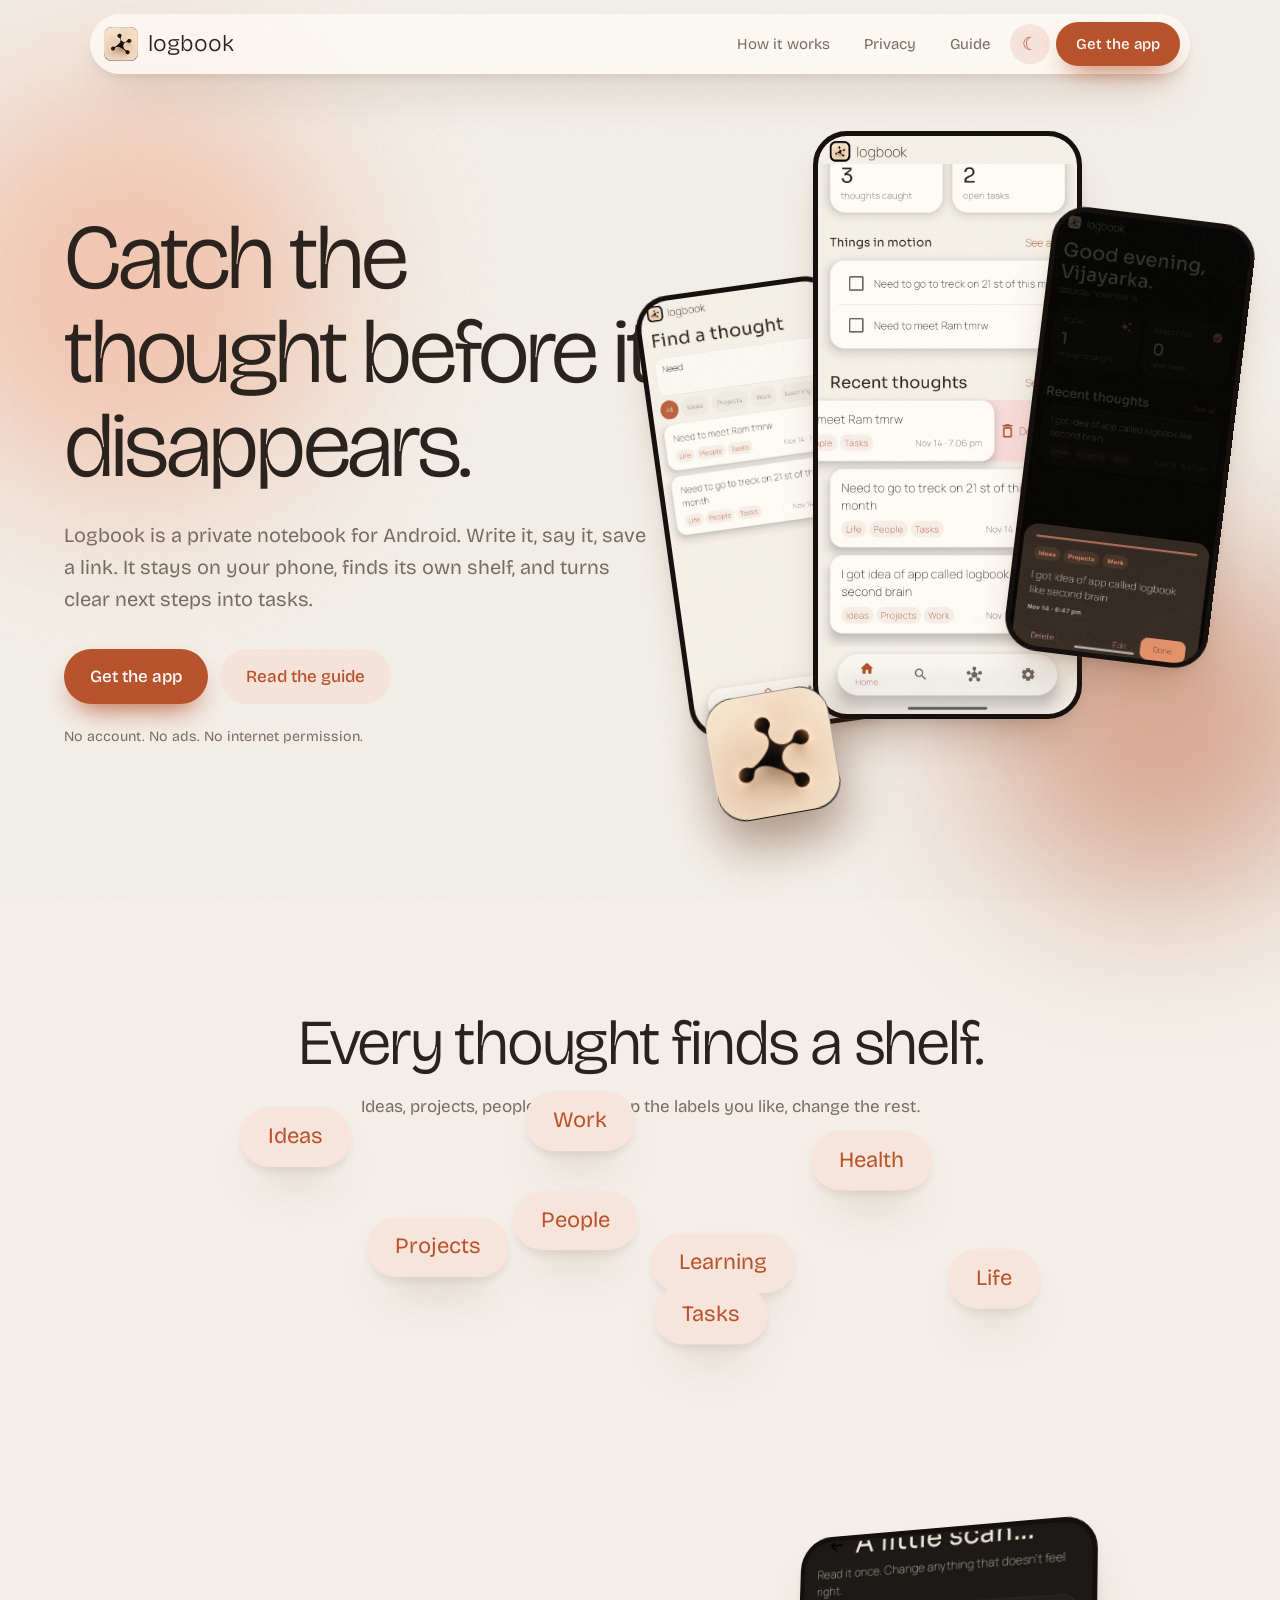
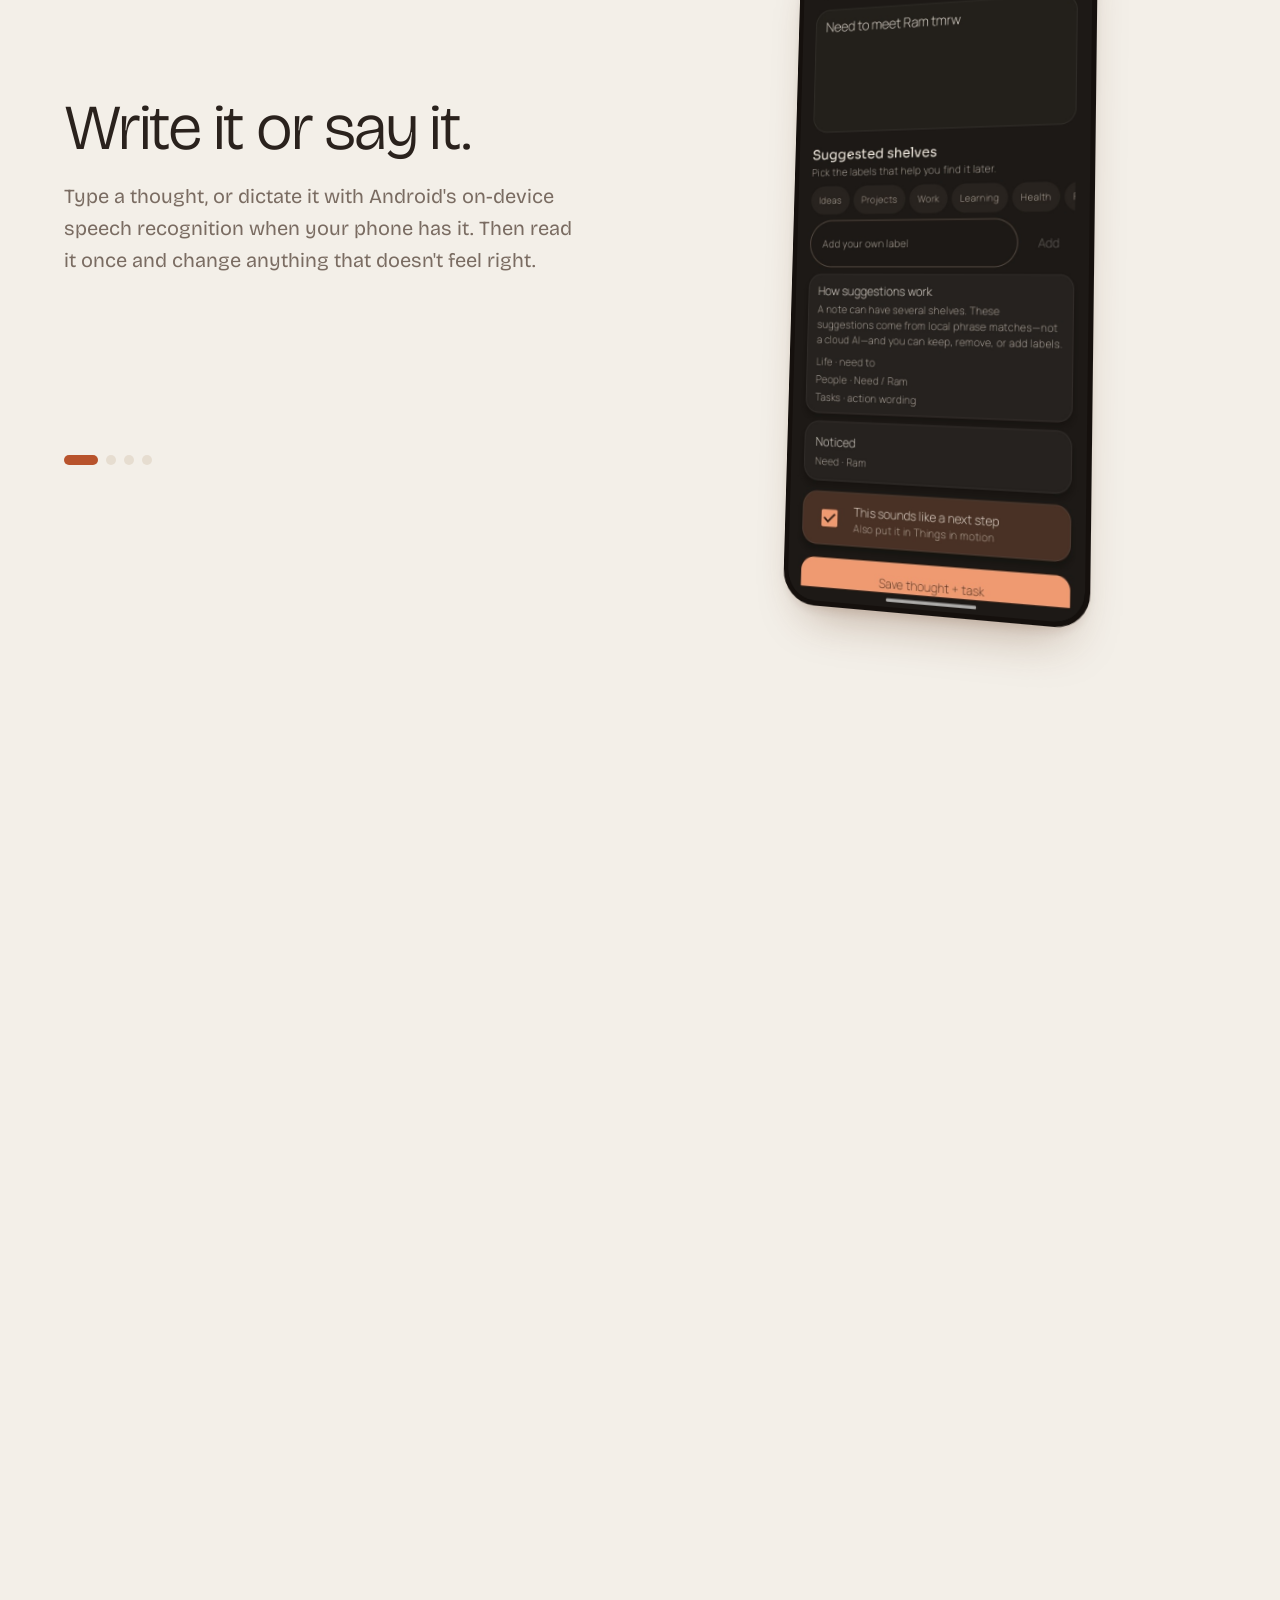
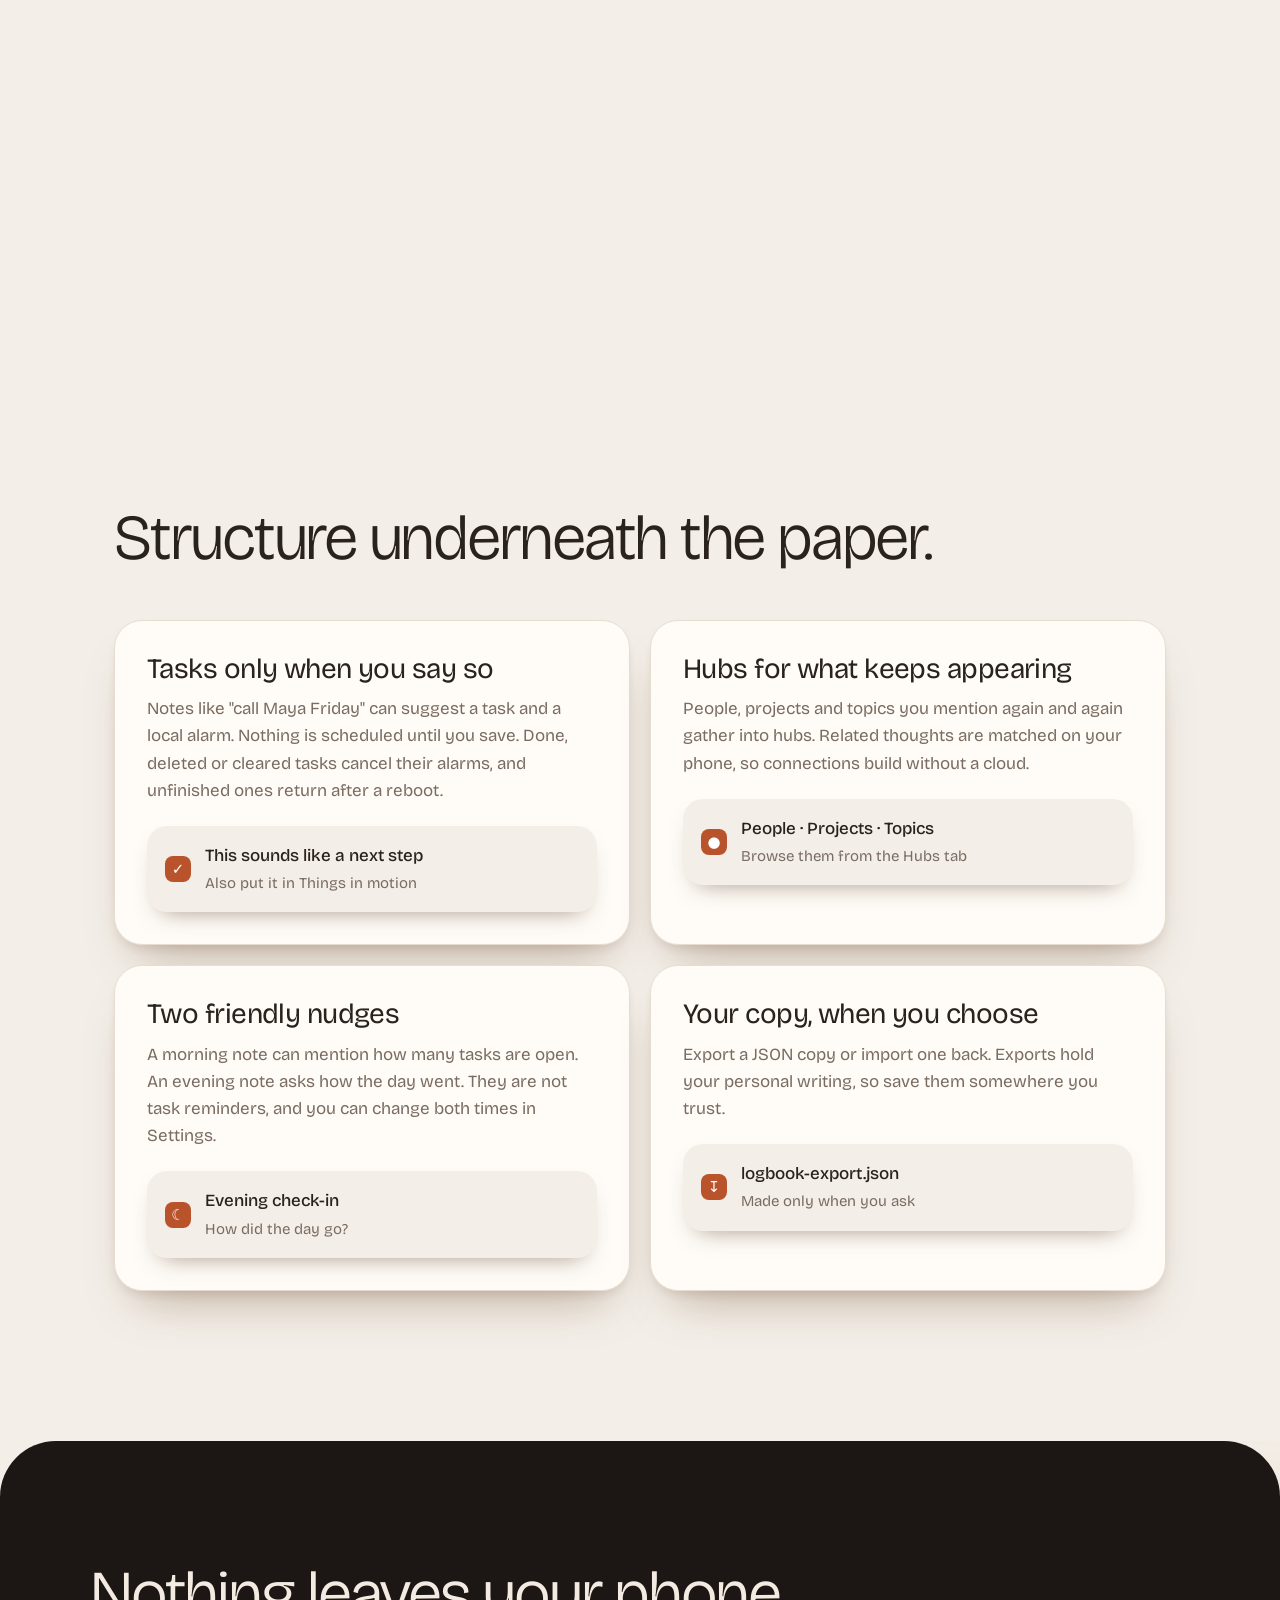
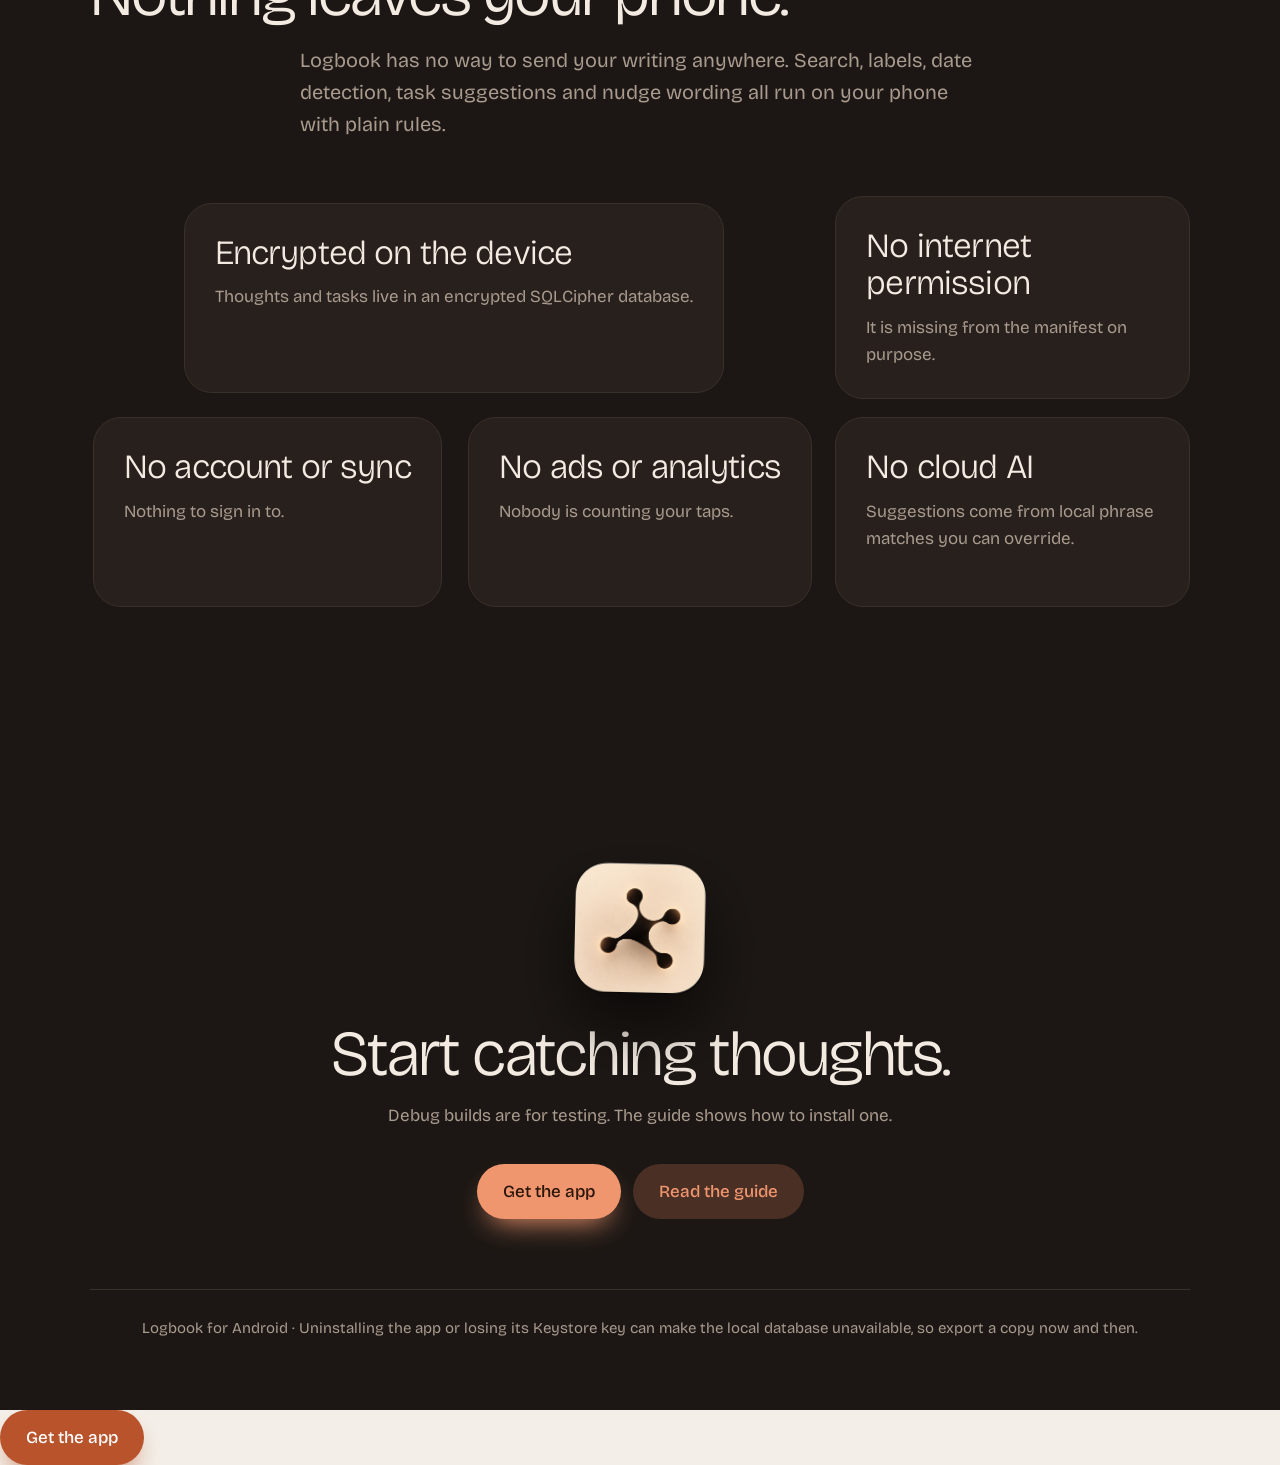
==== commit 6435660e: "Update HTML meta tags and structure Added theme color meta tag and adjusted viewport settings." ====
--- a/docs/index.html
+++ b/docs/index.html
@@ -1,4 +1,4 @@
-<!doctype html><html lang="en"><head><meta charset="utf-8"><meta name="viewport" content="width=device-width,initial-scale=1"><title>Logbook for Android – a private place to catch thoughts</title><meta name="description" content="Logbook is a local-first notebook for Android. No account, no sync, no internet permission."><script>try{var t=localStorage.getItem("lb");document.documentElement.dataset.theme=t||(matchMedia("(prefers-color-scheme:dark)").matches?"dark":"light")}catch(e){}</script><link rel="preconnect" href="https://fonts.googleapis.com"><link rel="preconnect" href="https://fonts.gstatic.com" crossorigin><link href="https://fonts.googleapis.com/css2?family=Bricolage+Grotesque:opsz,wght@12..96,300..700&display=swap" rel="stylesheet"><link rel="icon" href="assets/icon.png"><link rel="stylesheet" href="assets/style.css"></head><body><div class="bar"></div><nav class="nav"><a class="brand" href="index.html"><img src="assets/icon.png" alt="">logbook</a><a class="l" href="index.html#how">How it works</a><a class="l" href="index.html#privacy">Privacy</a><a class="l" href="guide.html">Guide</a><button class="tg" aria-label="Toggle theme"></button><a class="btn" href="guide.html#install">Get the app</a></nav>
+<!doctype html><html lang="en"><head><meta charset="utf-8"><meta name="viewport" content="width=device-width,initial-scale=1,viewport-fit=cover"><meta name="theme-color" content="#F3EFE8"><title>Logbook for Android – a private place to catch thoughts</title><meta name="description" content="Logbook is a local-first notebook for Android. No account, no sync, no internet permission."><script>try{var t=localStorage.getItem("lb");document.documentElement.dataset.theme=t||(matchMedia("(prefers-color-scheme:dark)").matches?"dark":"light")}catch(e){}</script><link rel="preconnect" href="https://fonts.googleapis.com"><link rel="preconnect" href="https://fonts.gstatic.com" crossorigin><link href="https://fonts.googleapis.com/css2?family=Bricolage+Grotesque:opsz,wght@12..96,300..700&display=swap" rel="stylesheet"><link rel="icon" href="assets/icon.png"><link rel="stylesheet" href="assets/style.css"></head><body><div class="bar"></div><nav class="nav"><a class="brand" href="index.html"><img src="assets/icon.png" alt="">logbook</a><a class="l" href="index.html#how">How it works</a><a class="l" href="index.html#privacy">Privacy</a><a class="l" href="guide.html">Guide</a><button class="tg" aria-label="Toggle theme"></button><a class="btn" href="guide.html#install">Get the app</a></nav>
 <header class="hero" data-ptr data-pz>
 <div class="blob px" data-speed=".15" style="width:420px;height:420px;background:var(--pe);left:-120px;top:80px"></div><div class="blob px" data-speed="-.1" style="width:360px;height:360px;background:var(--acc);right:-100px;bottom:0"></div>
 <div><h1 aria-label="Catch the thought before it disappears."><span style="--i:0">Catch</span> <span style="--i:1">the</span> <span style="--i:2">thought</span> <span style="--i:3">before</span> <span style="--i:4">it</span> <span style="--i:5">disappears.</span></h1>
@@ -26,4 +26,4 @@
 <div class="facts"><div class="fact w rv" data-tilt><b>Encrypted on the device</b><p>Thoughts and tasks live in an encrypted SQLCipher database.</p></div><div class="fact rv" data-tilt><b>No internet permission</b><p>It is missing from the manifest on purpose.</p></div><div class="fact rv" data-tilt><b>No account or sync</b><p>Nothing to sign in to.</p></div><div class="fact rv" data-tilt><b>No ads or analytics</b><p>Nobody is counting your taps.</p></div><div class="fact rv" data-tilt><b>No cloud AI</b><p>Suggestions come from local phrase matches you can override.</p></div></div></div></section>
 <section class="end" data-pz><img class="ic" data-speed="-.12" src="assets/icon.png" alt=""><h2 class="rv">Start catching thoughts.</h2><p class="rv" style="margin-top:16px;color:var(--mut)">Debug builds are for testing. The guide shows how to install one.</p><div class="cta-row"><a class="btn" href="guide.html#install">Get the app</a><a class="btn g" href="guide.html">Read the guide</a></div>
 <footer>Logbook for Android · Uninstalling the app or losing its Keystore key can make the local database unavailable, so export a copy now and then.</footer></section>
-<script src="assets/main.js"></script></body></html>
+<a class="btn dock" href="guide.html#install">Get the app</a><script src="assets/main.js"></script></body></html>
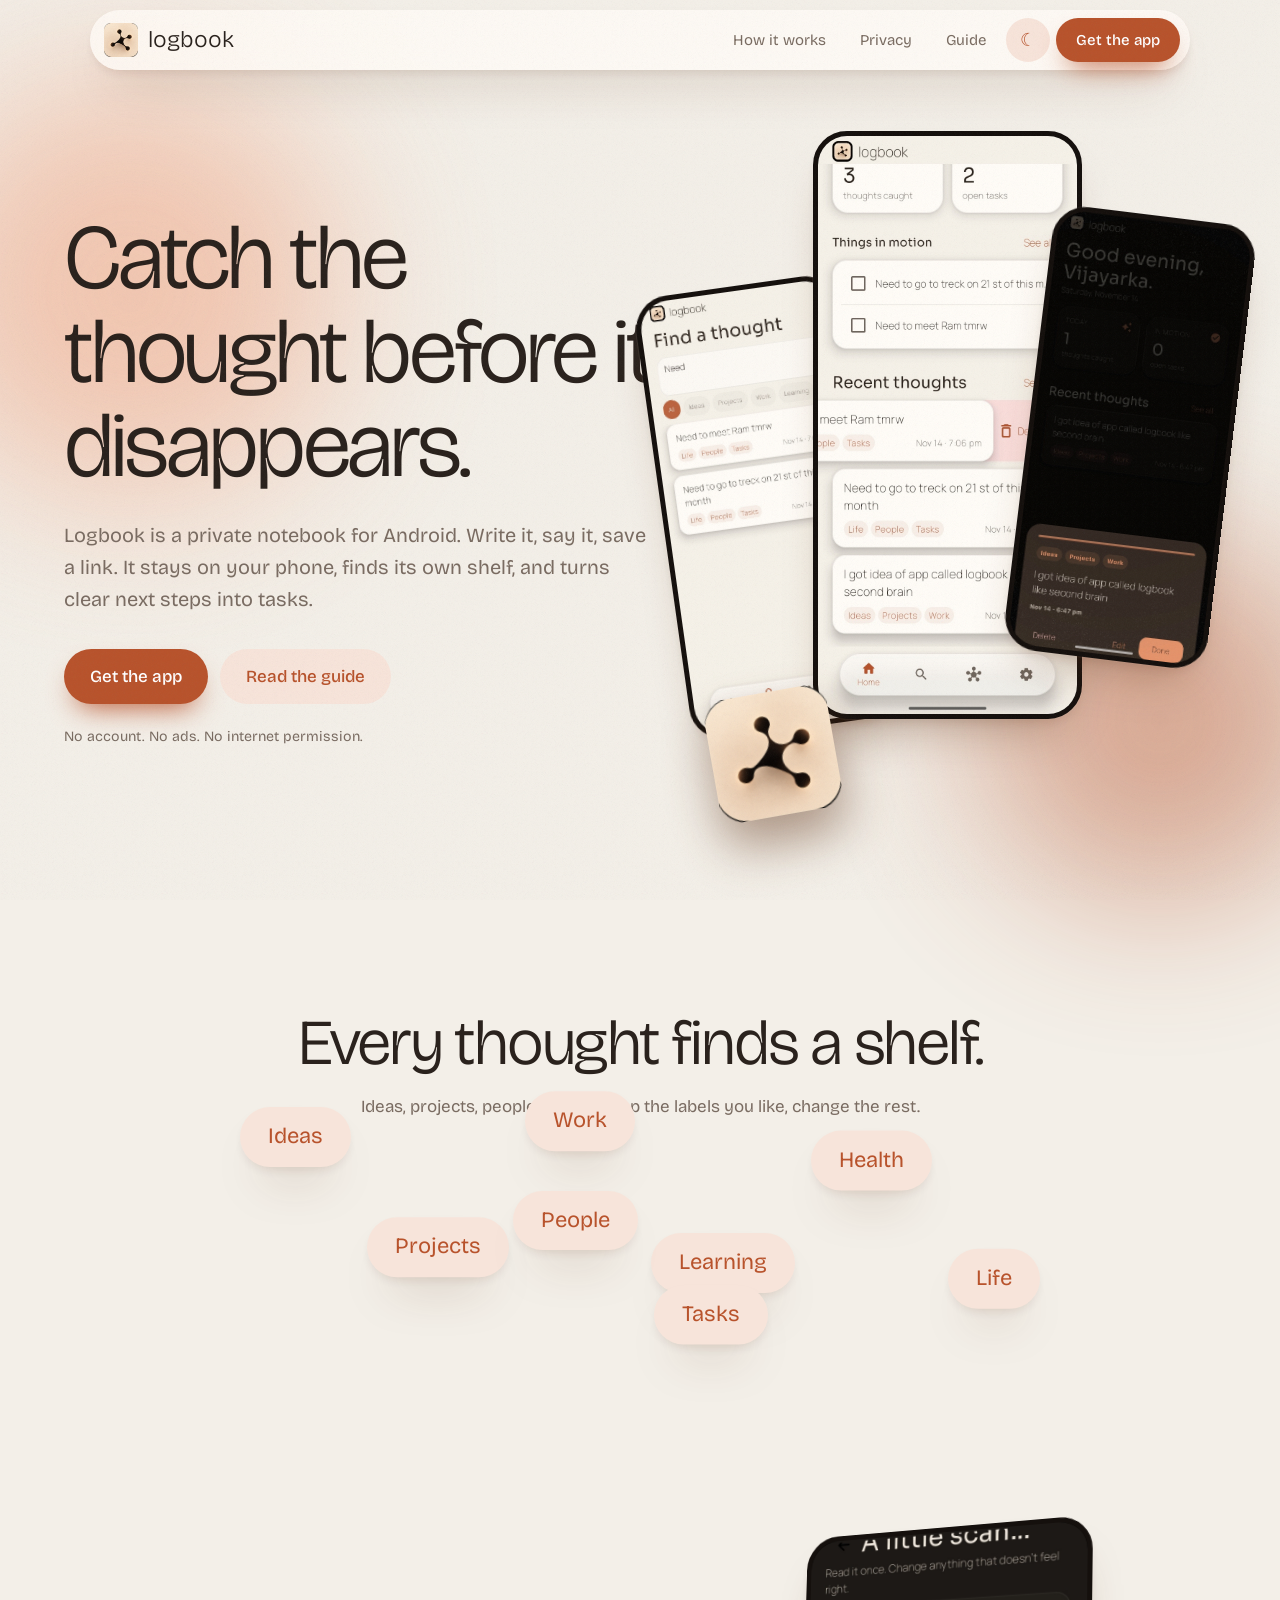
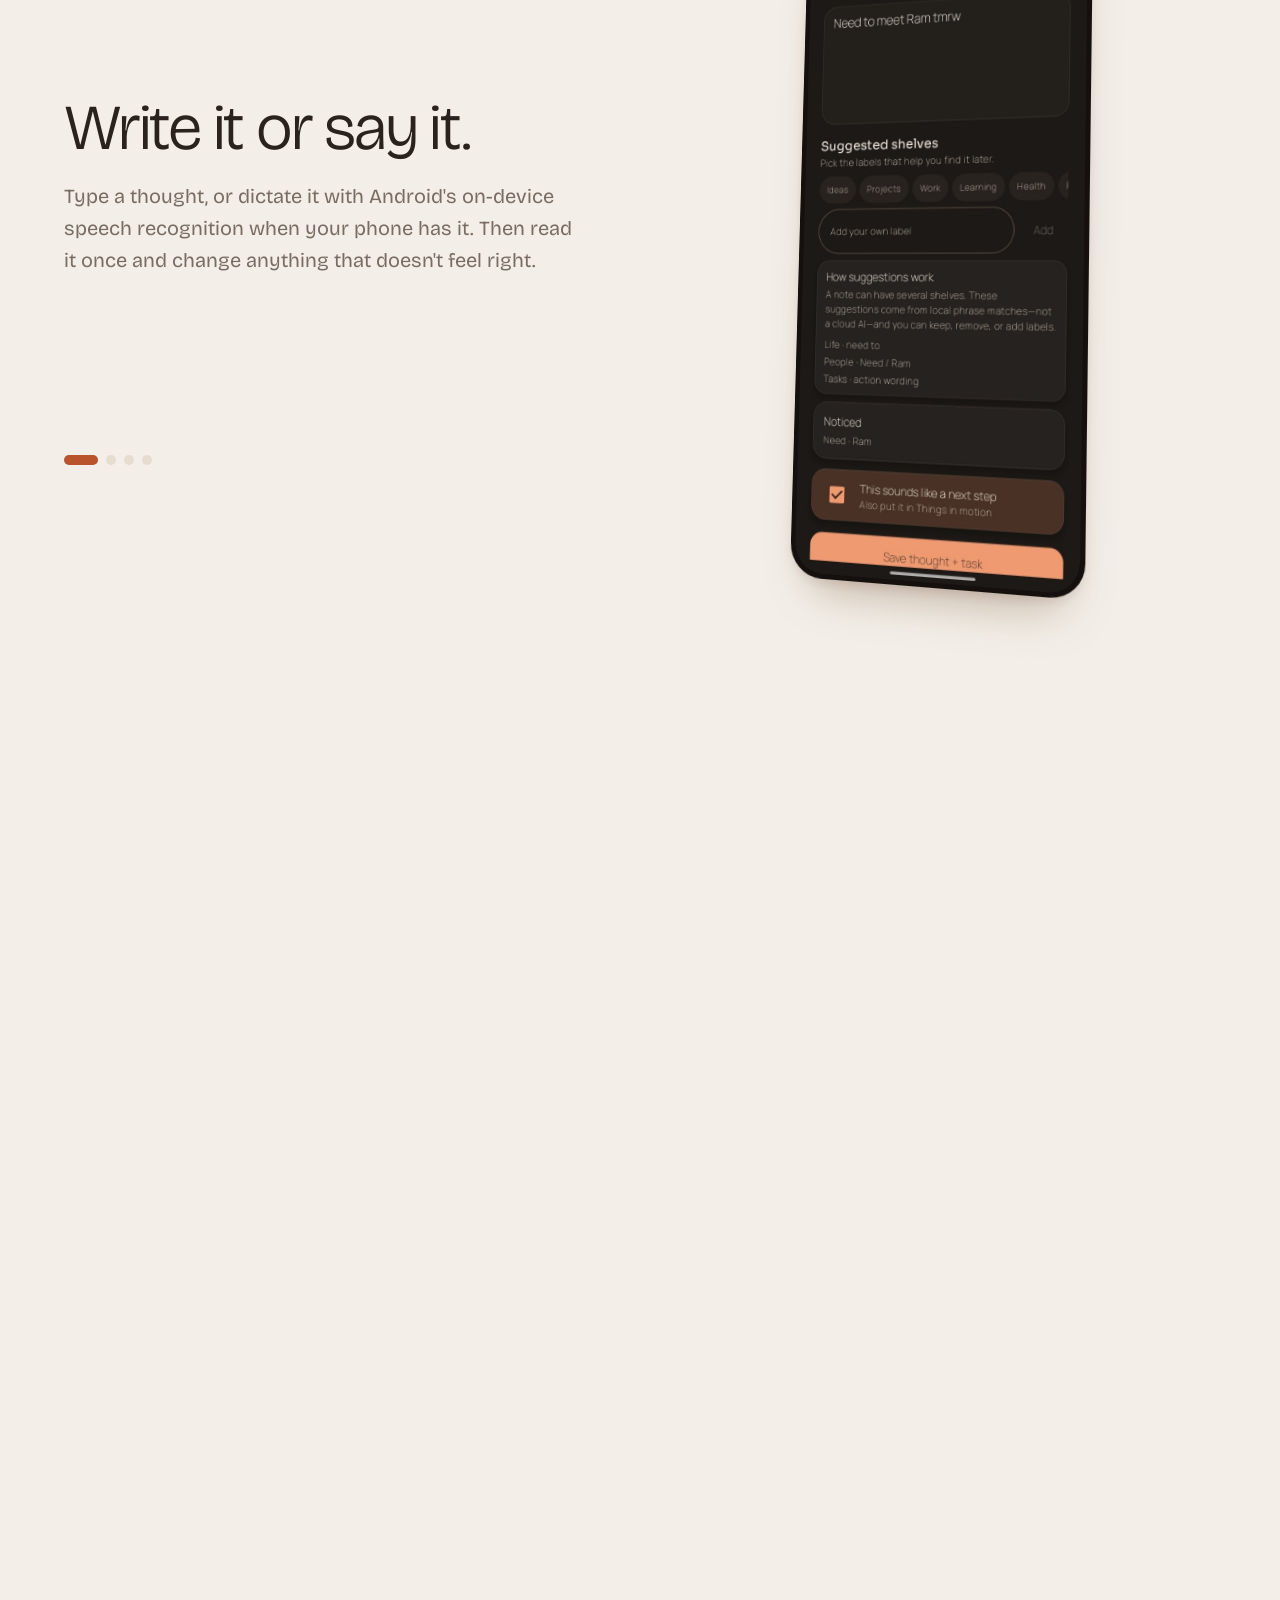
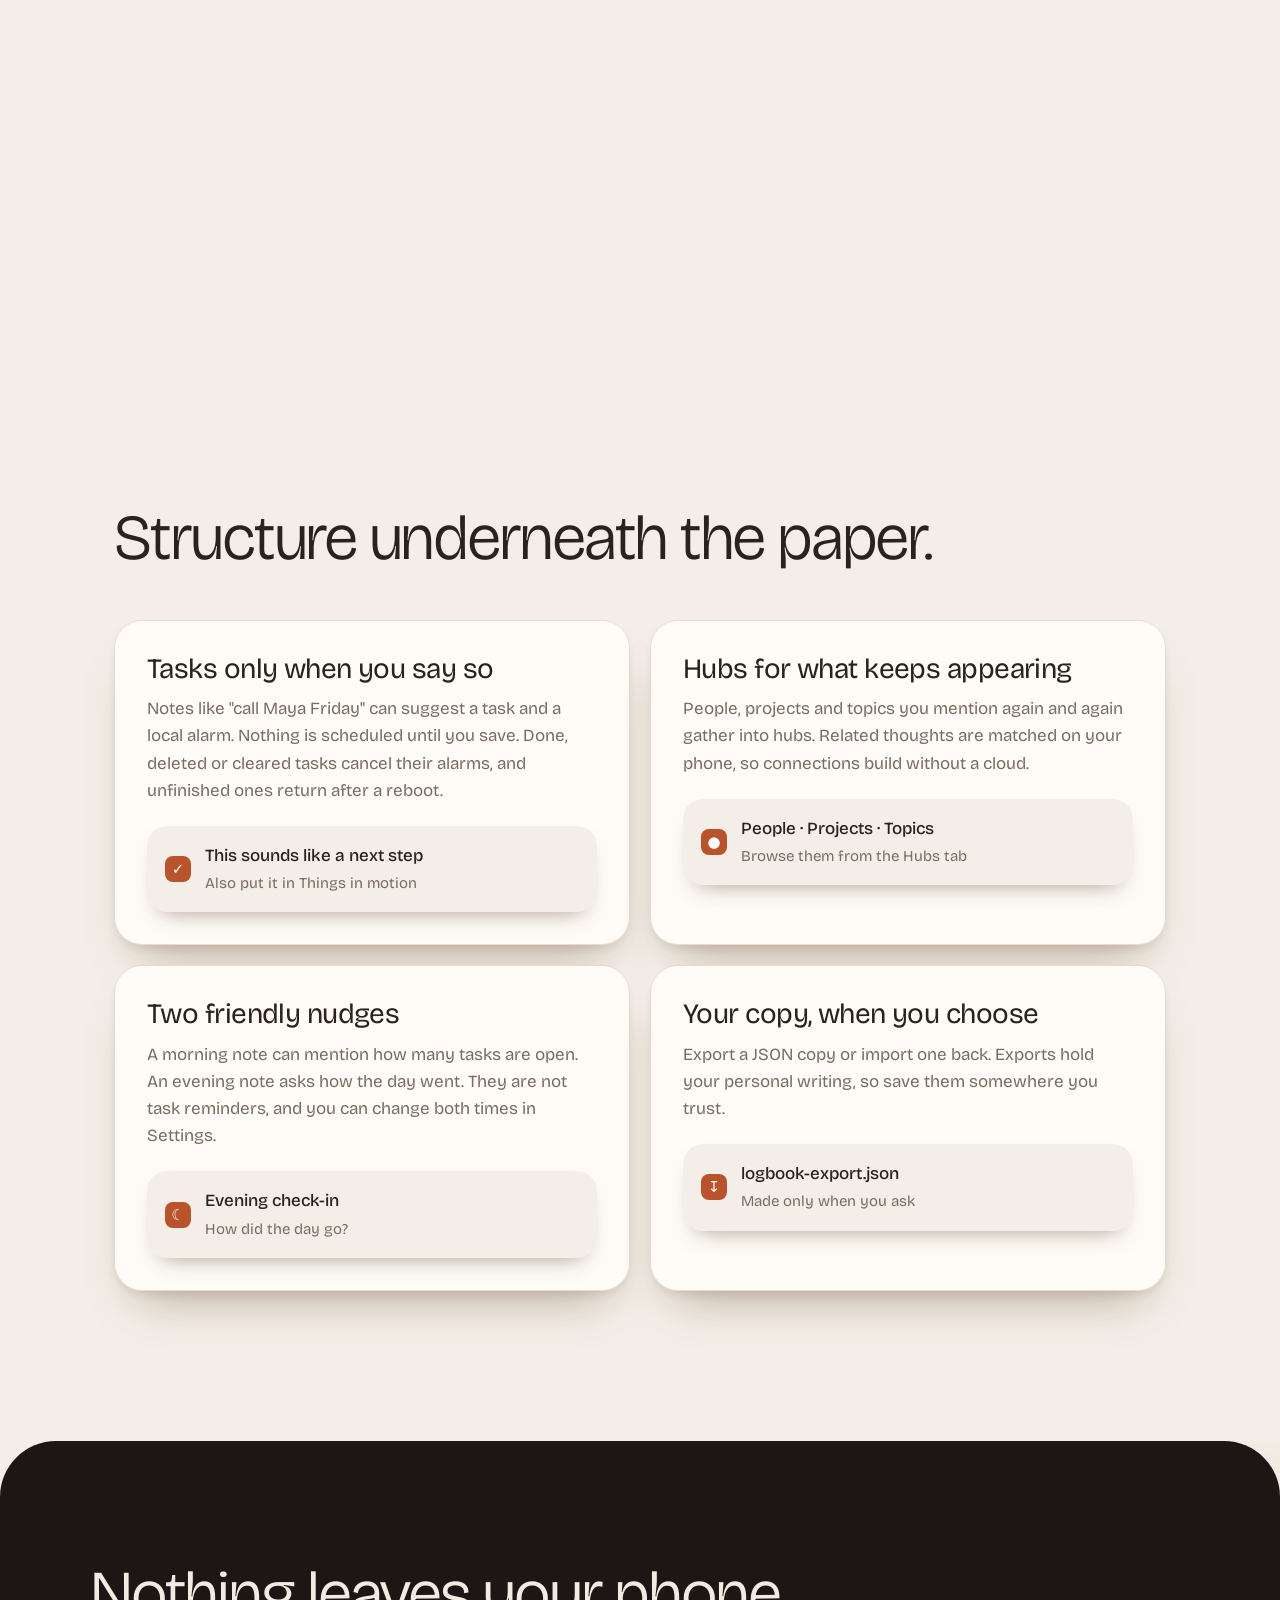
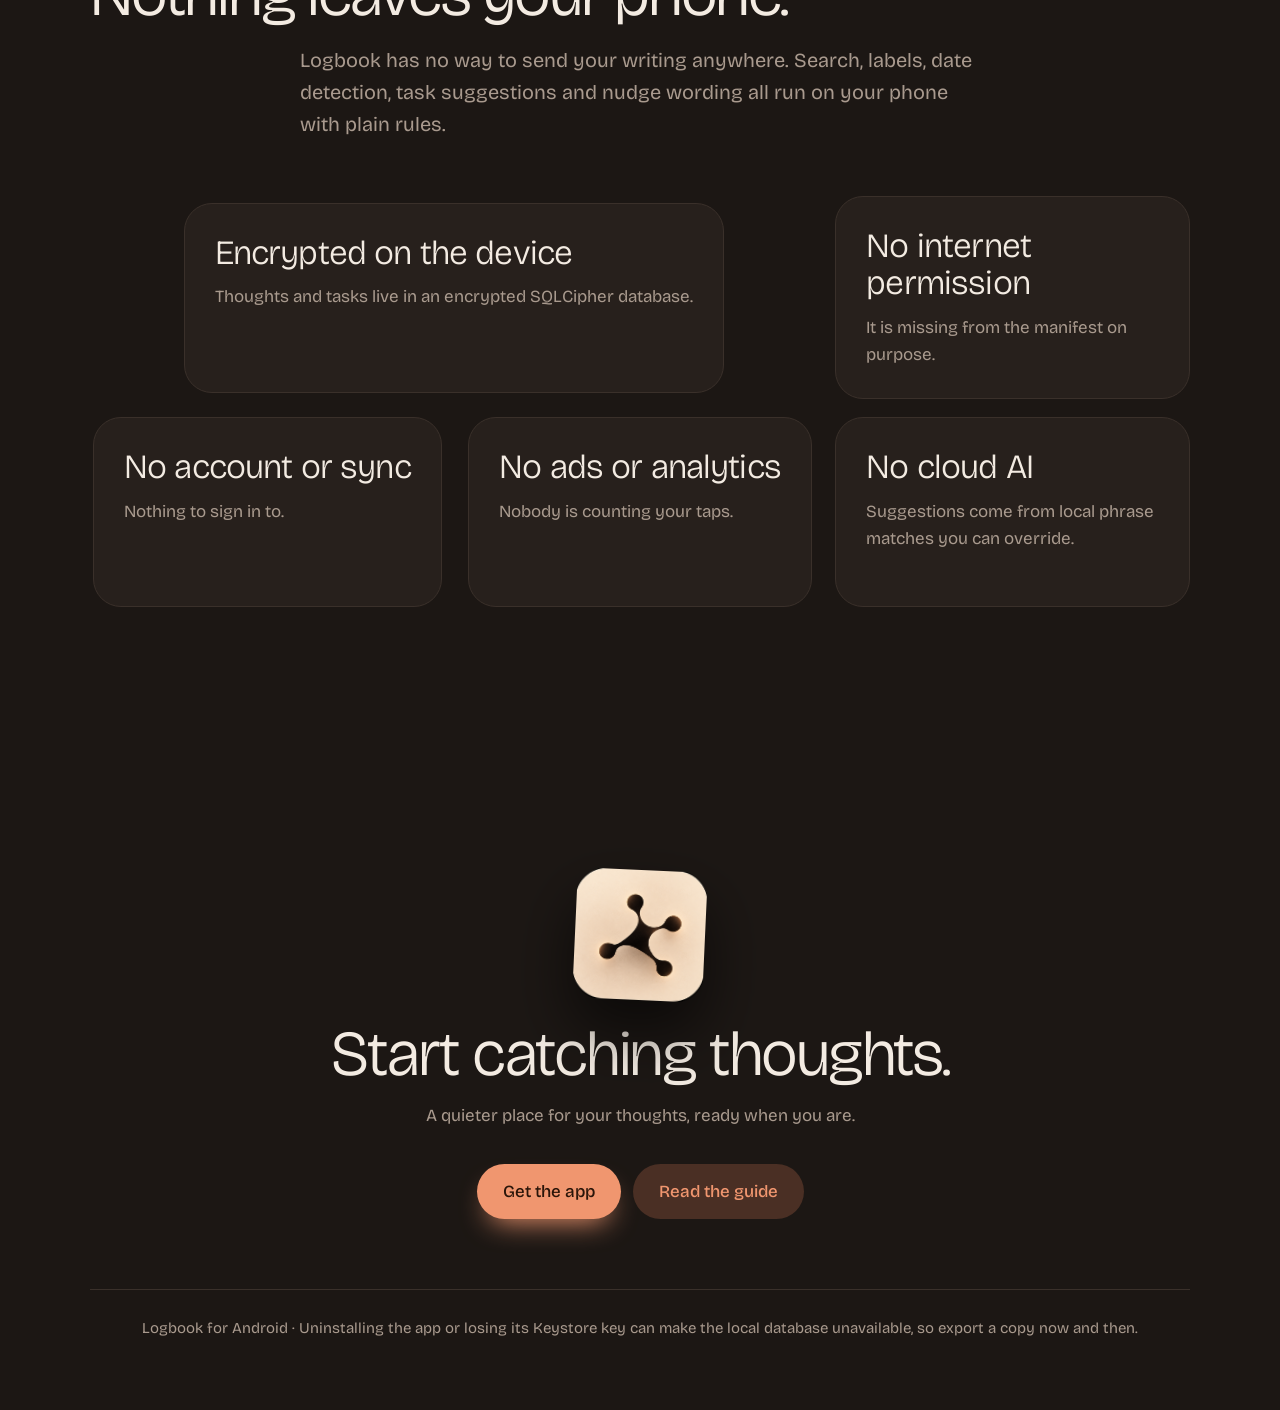
==== commit 4d9205bc: "Polish mobile layouts, assets and project README" ====
--- a/docs/index.html
+++ b/docs/index.html
@@ -24,6 +24,6 @@
 </div></section>
 <section class="priv" id="privacy" data-pz><div class="blob px" data-speed=".12" style="width:400px;height:400px;background:#B8532C;right:-120px;top:40px"></div><div class="in"><h2 class="rv">Nothing leaves your phone.</h2><p class="rv" style="margin-top:18px;color:var(--mut);max-width:34em;font-size:20px">Logbook has no way to send your writing anywhere. Search, labels, date detection, task suggestions and nudge wording all run on your phone with plain rules.</p>
 <div class="facts"><div class="fact w rv" data-tilt><b>Encrypted on the device</b><p>Thoughts and tasks live in an encrypted SQLCipher database.</p></div><div class="fact rv" data-tilt><b>No internet permission</b><p>It is missing from the manifest on purpose.</p></div><div class="fact rv" data-tilt><b>No account or sync</b><p>Nothing to sign in to.</p></div><div class="fact rv" data-tilt><b>No ads or analytics</b><p>Nobody is counting your taps.</p></div><div class="fact rv" data-tilt><b>No cloud AI</b><p>Suggestions come from local phrase matches you can override.</p></div></div></div></section>
-<section class="end" data-pz><img class="ic" data-speed="-.12" src="assets/icon.png" alt=""><h2 class="rv">Start catching thoughts.</h2><p class="rv" style="margin-top:16px;color:var(--mut)">Debug builds are for testing. The guide shows how to install one.</p><div class="cta-row"><a class="btn" href="guide.html#install">Get the app</a><a class="btn g" href="guide.html">Read the guide</a></div>
+<section class="end" data-pz><img class="ic" data-speed="-.12" src="assets/icon.png" alt=""><h2 class="rv">Start catching thoughts.</h2><p class="rv" style="margin-top:16px;color:var(--mut)">A quieter place for your thoughts, ready when you are.</p><div class="cta-row"><a class="btn" href="guide.html#install">Get the app</a><a class="btn g" href="guide.html">Read the guide</a></div>
 <footer>Logbook for Android · Uninstalling the app or losing its Keystore key can make the local database unavailable, so export a copy now and then.</footer></section>
 <a class="btn dock" href="guide.html#install">Get the app</a><script src="assets/main.js"></script></body></html>
--- a/docs/assets/style.css
+++ b/docs/assets/style.css
@@ -23,7 +23,7 @@
 /* parallax */
 .px{position:absolute;transform:translate3d(calc(var(--mx,0)*var(--d,0)*1px),calc(var(--sy,0)*1px + var(--my,0)*var(--d,0)*1px),0) rotate(var(--rot,0deg));transition:transform .18s ease-out;will-change:transform}
 .phone{position:relative;width:100%;aspect-ratio:720/1576;border-radius:34px;overflow:hidden;border:5px solid #15100d;background:#000;box-shadow:var(--sh),0 0 0 1px rgba(255,255,255,.07)}
-.phone img{width:100%;height:100%;display:block;object-fit:cover}
+.phone img{width:100%;height:100%;display:block;object-fit:fill}
 .blob{position:absolute;border-radius:50%;filter:blur(80px);opacity:.45;z-index:-1}
 /* hero */
 .hero{position:relative;min-height:100svh;display:grid;grid-template-columns:1.05fr .95fr;align-items:center;gap:20px;max-width:1200px;margin:auto;padding:120px 24px 60px}
@@ -48,7 +48,7 @@
 .step.on{opacity:1;transform:none;pointer-events:auto}
 .step h2{margin-bottom:20px}.step p{font-size:20px;color:var(--mut);max-width:26em}
 .dots{position:absolute;left:0;bottom:-30px;display:flex;gap:8px}.dots i{width:10px;height:10px;border-radius:9px;background:var(--line);transition:.4s}.dots i.on{width:34px;background:var(--acc)}
-.pstage{position:relative;height:min(80svh,690px);aspect-ratio:720/1576;margin:auto;transform:perspective(1200px) rotateY(calc((var(--pp,0) - .5)*34deg)) rotateX(4deg);transition:transform .15s linear}
+.pstage{position:relative;height:min(80svh,690px);aspect-ratio:720/1640;margin:auto;transform:perspective(1200px) rotateY(calc((var(--pp,0) - .5)*34deg)) rotateX(4deg);transition:transform .15s linear}
 .pstage:before{content:"";position:absolute;inset:-18%;border-radius:50%;background:radial-gradient(var(--pe),transparent 65%);opacity:.35;transform:scale(calc(.7 + var(--pp,0)*.5));z-index:-1}
 .pstage .phone img{position:absolute;inset:0;opacity:0;transform:scale(1.07);transition:opacity .7s,transform .9s cubic-bezier(.2,.8,.2,1)}
 .pstage .phone img.on{opacity:1;transform:none}
@@ -94,3 +94,65 @@
 details{max-width:40em;border-bottom:1px solid var(--line);padding:16px 0}summary{cursor:pointer;font-size:20px;font-weight:400;list-style:none;display:flex;justify-content:space-between;gap:20px}summary:after{content:"+";color:var(--acc);font-size:26px;line-height:1;transition:transform .3s}details[open] summary:after{transform:rotate(45deg)}details p{margin:12px 0 0}
 @media(max-width:860px){.gwrap{grid-template-columns:1fr;gap:10px}.toc{position:sticky;top:76px;z-index:20;flex-direction:row;overflow-x:auto;background:var(--bg);padding:8px 0;margin:0 -24px;padding:8px 24px}.toc a{white-space:nowrap}.row{grid-template-columns:1fr}.fig{position:static;width:200px}.ghero .px{opacity:.35}}
 @media(prefers-reduced-motion:reduce){*{animation:none!important;transition:none!important;scroll-behavior:auto!important}.hero h1 span,.rv{opacity:1;transform:none}.px{transform:none}}
+/* ---- mobile-first tuning ---- */
+.dock{display:none}
+.stage,.pstage{touch-action:pan-y}
+.nav .btn,.tg,.toc a,summary{min-height:44px}.tg{width:44px;height:44px}.nav .btn{align-items:center}
+.nav{top:calc(10px + env(safe-area-inset-top))}
+@media(max-width:820px){
+body{font-size:16.5px}
+.nav{inset-inline:10px;padding:6px 8px 6px 12px}.brand{font-size:21px}.brand img{width:30px;height:30px}
+.hero{min-height:auto;gap:0;padding:calc(92px + env(safe-area-inset-top)) 20px 30px}
+.hero h1{font-size:clamp(40px,12.6vw,62px);letter-spacing:-.04em}
+.hero p{font-size:17px;margin:18px 0 24px}
+.cta-row .btn{flex:1;justify-content:center;min-height:52px}
+.hero small{margin-top:14px;font-size:14px}
+.stage{aspect-ratio:1/1.12;margin-top:18px;overflow:visible}
+.l1{left:22%;width:56%}.l2{left:-6%;width:40%;top:20%}.l3{right:-6%;width:40%;top:10%}.l4{width:26%;left:2%;bottom:6%}
+.blob{filter:blur(48px);opacity:.38}
+.shelves{padding:72px 20px}.chips{gap:10px;margin-top:32px}.chips span{padding:9px 20px;font-size:18px}
+.pin{height:380svh}
+.sticky{padding:calc(76px + env(safe-area-inset-top)) 20px 28px;grid-template-rows:auto auto;align-content:center}
+.pstage{height:min(44svh,400px)}
+.steps{height:230px}.dots{bottom:-26px}
+.under{padding:72px 20px}.grid2{gap:14px;margin-top:32px}.card{padding:24px;border-radius:24px}.card h3{font-size:24px}
+.priv{border-radius:36px 36px 0 0;padding:84px 20px}.facts{margin-top:36px;gap:12px}.fact{min-height:0;padding:24px;border-radius:24px}.fact b{font-size:28px}
+.end{padding:90px 20px calc(40px + env(safe-area-inset-bottom))}.end .ic{width:104px;height:104px}
+.dock{display:inline-flex;position:fixed;left:50%;bottom:calc(14px + env(safe-area-inset-bottom));z-index:80;min-height:52px;padding-inline:34px;transform:translate(-50%,140px);transition:transform .5s cubic-bezier(.2,.8,.2,1)}
+body.dk .dock{transform:translate(-50%,0)}
+.ghero{padding:calc(110px + env(safe-area-inset-top)) 20px 36px}.ghero h1{font-size:clamp(40px,12vw,60px)}.ghero p{font-size:17px}
+.gwrap{padding:0 20px 90px}.toc{top:calc(66px + env(safe-area-inset-top));margin:0 -20px;padding:8px 20px}
+.sec{padding:40px 0}.sec h2{font-size:30px}
+.row{gap:22px}.fig{width:min(230px,62vw);margin:0 auto}
+}
+@media(min-width:821px) and (max-width:1000px){.hero h1{font-size:clamp(46px,6.4vw,80px)}}
+/* Mobile layout: prevent intrinsic-width overflow and keep screens proportional. */
+@media(max-width:860px){
+html,body{width:100%;max-width:100%;overflow-x:hidden}
+*,*::before,*::after{min-width:0}
+.nav{left:10px;right:10px;width:auto;max-width:1100px;box-sizing:border-box;overflow:hidden;gap:4px}
+.nav a.l{display:none}
+.brand{flex:1 1 auto;min-width:0;overflow:hidden;white-space:nowrap}
+.nav .btn{flex:0 0 auto;white-space:nowrap;padding-inline:clamp(12px,3.5vw,20px)}
+.hero h1{font-size:clamp(38px,11.2vw,62px);line-height:1.02;overflow-wrap:anywhere}
+.stage{width:100%;max-width:520px;aspect-ratio:1/1.34;margin:22px auto 0}
+.l1{left:24%;width:52%}.l2{left:-1%;width:36%;top:22%}.l3{right:-1%;width:36%;top:12%}.l4{width:24%;left:5%;bottom:5%}
+.sticky{height:100svh;min-height:600px;grid-template-rows:minmax(0,1fr) auto;align-content:stretch;gap:4px;padding:calc(68px + env(safe-area-inset-top)) 18px calc(18px + env(safe-area-inset-bottom))}
+.pstage{height:min(43svh,350px);width:auto;max-width:min(68vw,290px);aspect-ratio:720/1576}
+.steps{height:clamp(185px,27svh,225px)}.step h2{font-size:clamp(28px,8.4vw,36px)}.step p{font-size:clamp(16px,4.4vw,18px);line-height:1.45;overflow-wrap:anywhere}
+.gwrap{grid-template-columns:minmax(0,1fr);padding-inline:clamp(16px,5vw,24px)}
+.gwrap>*,main,.sec,.row,.row>*{min-width:0;max-width:100%}
+.toc{margin-inline:calc(-1 * clamp(16px,5vw,24px));padding-inline:clamp(16px,5vw,24px)}
+.row{grid-template-columns:minmax(0,1fr);gap:20px}
+.fig{width:min(260px,72vw);max-width:100%;margin:0 auto}
+.fig .phone{width:100%;aspect-ratio:720/1576}
+.sec p,.sec li,.note,details,summary,footer{max-width:100%;overflow-wrap:anywhere;word-break:normal}
+.sec p b,.sec li b{overflow-wrap:anywhere}
+code{white-space:normal;overflow-wrap:anywhere;word-break:break-word}
+pre{width:100%;max-width:100%;min-width:0;white-space:pre;overflow-x:auto;overscroll-behavior-inline:contain}
+}
+@media(max-width:380px){
+.nav{left:7px;right:7px;padding-inline:8px}.nav .btn{padding-inline:12px;font-size:13px}.brand{font-size:19px}.brand img{flex:none}
+.cta-row{gap:8px}.cta-row .btn{padding-inline:14px;font-size:14px}
+.sticky{padding-inline:14px}.pstage{height:min(40svh,300px)}.toc a{padding-inline:10px;font-size:14px}
+}
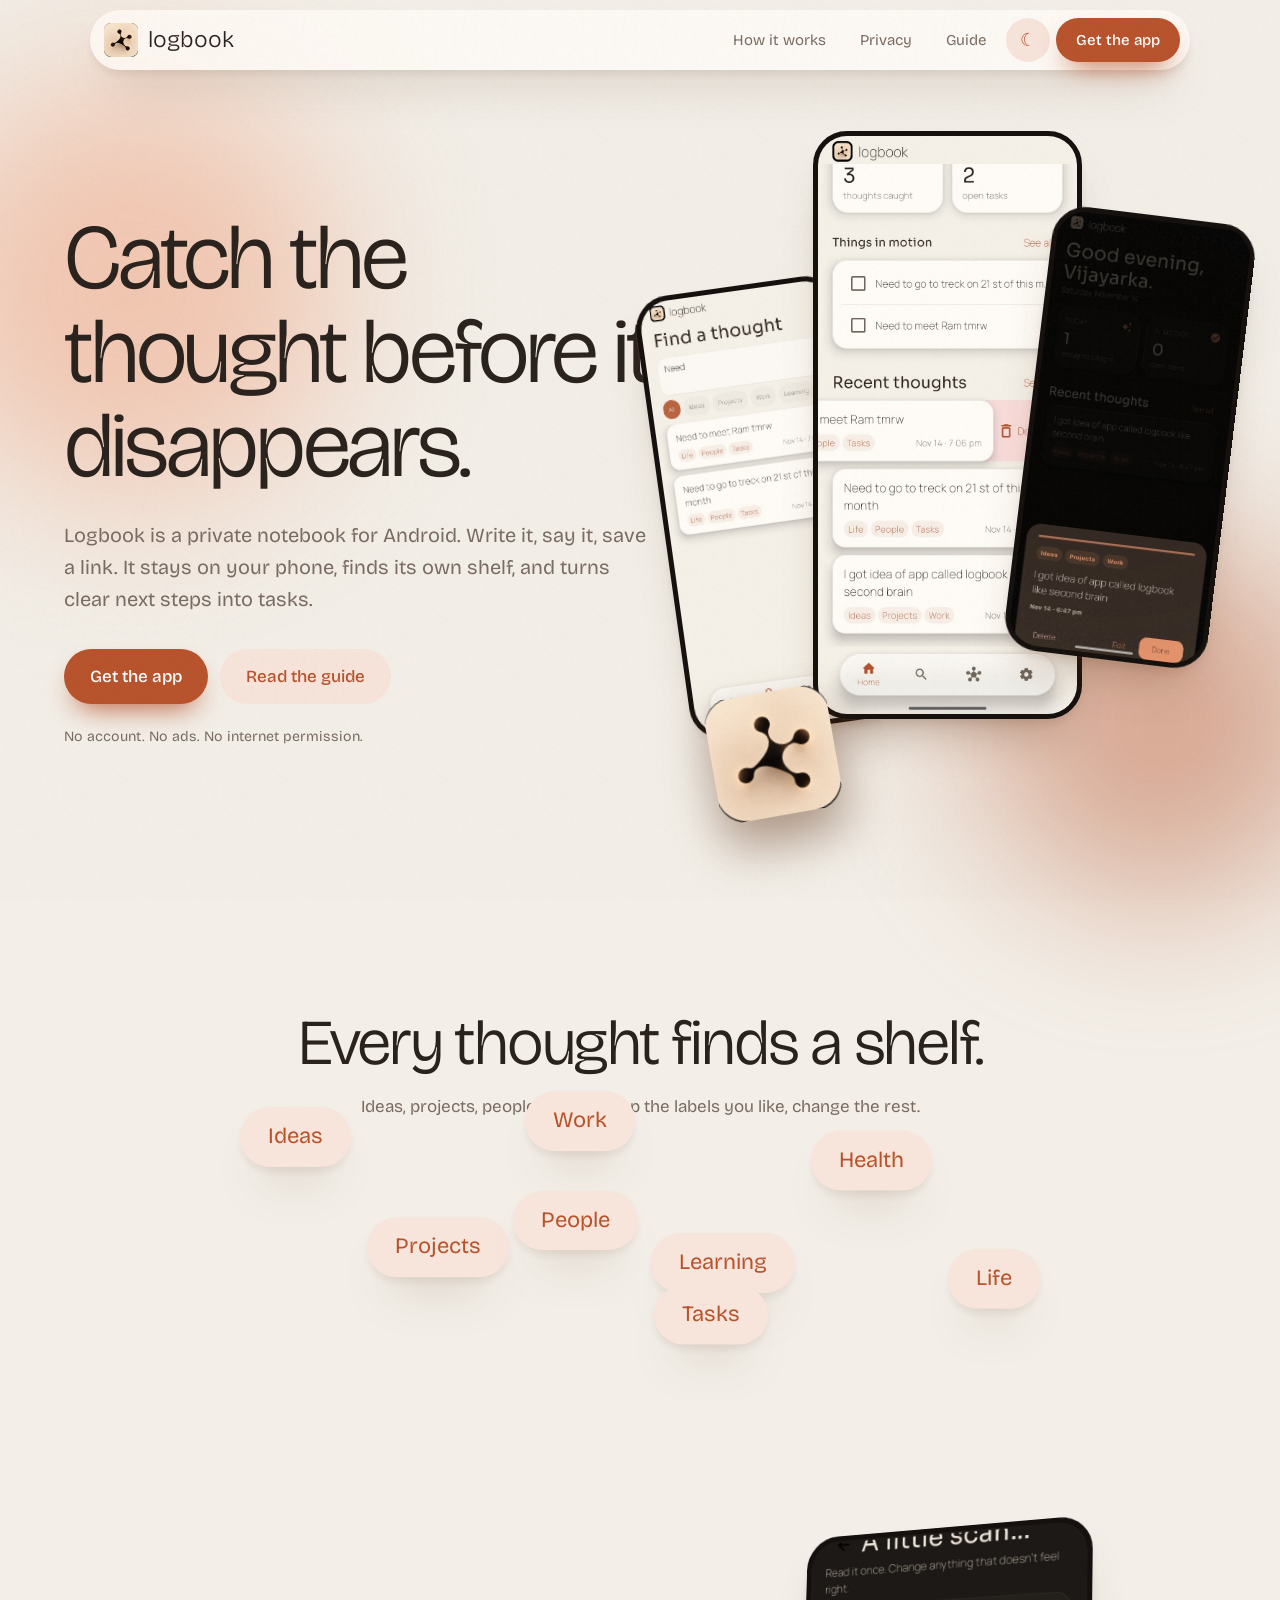
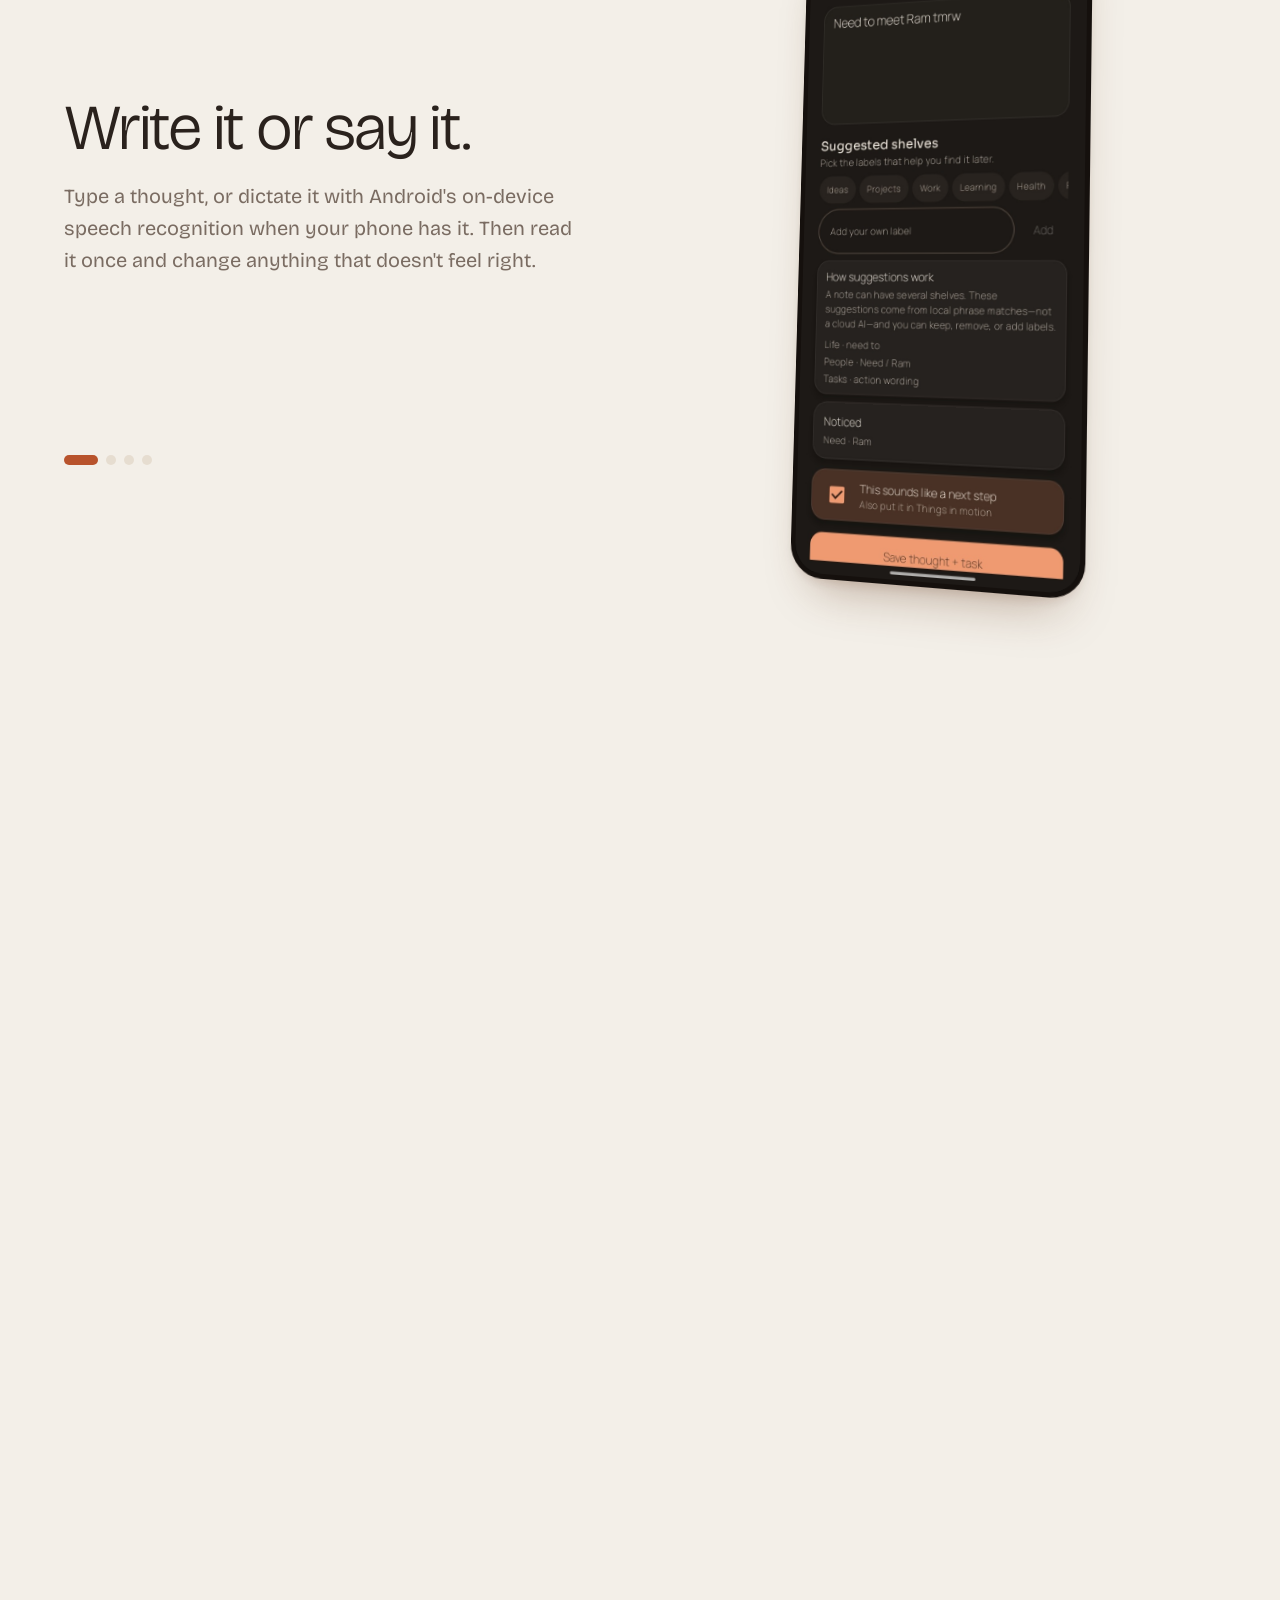
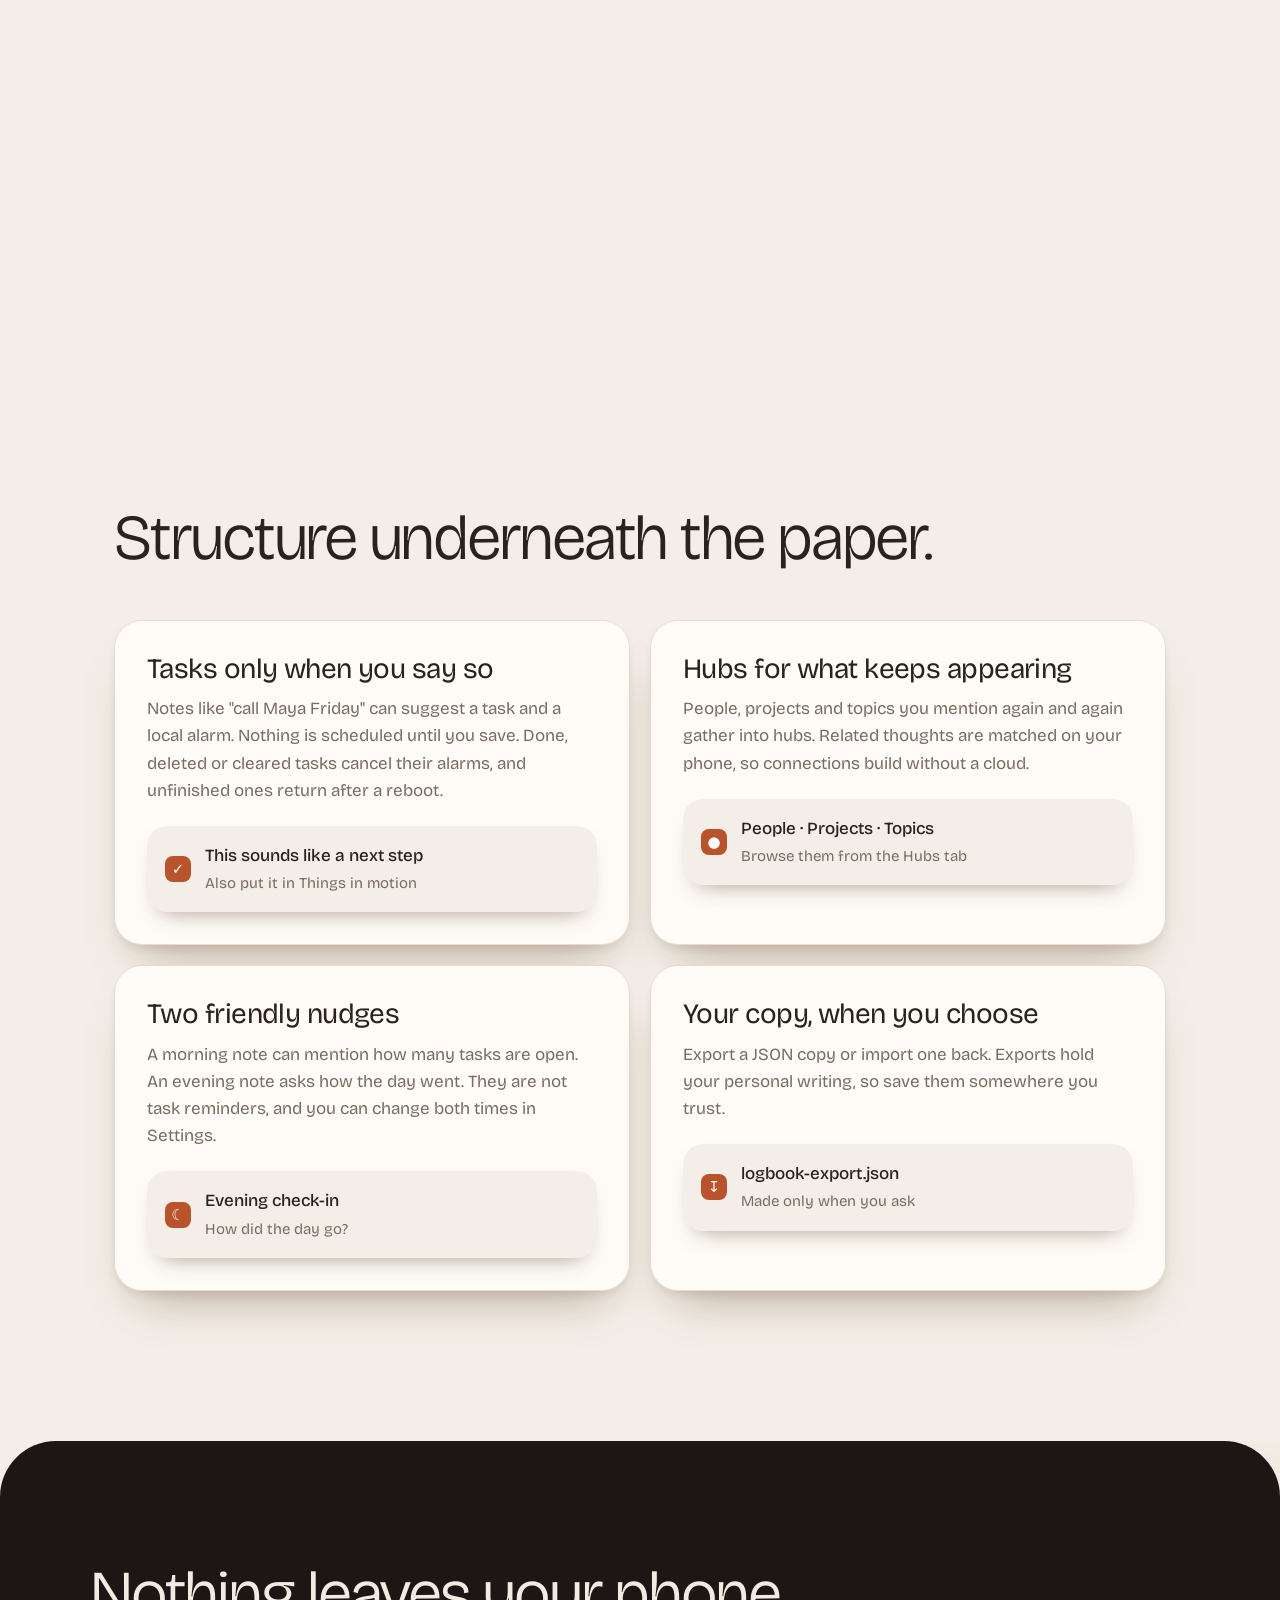
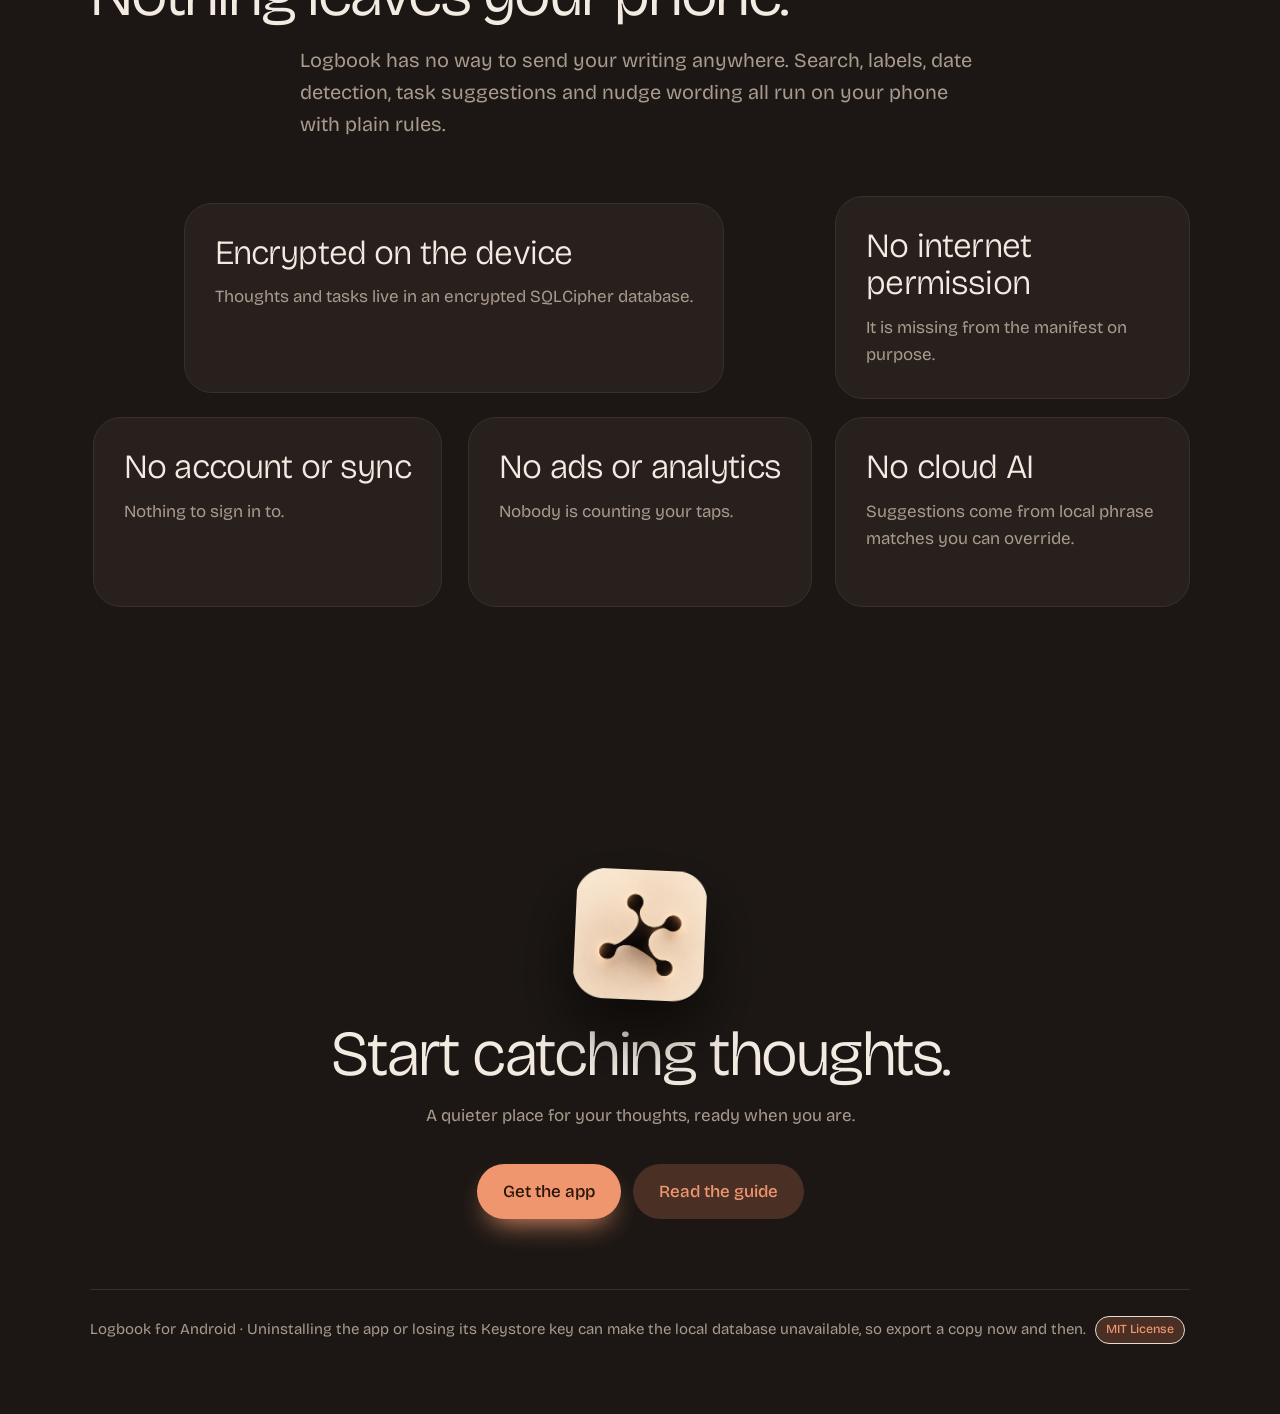
==== commit c27012f1: "Add MIT license and improve mobile scrolling controls" ====
--- a/docs/index.html
+++ b/docs/index.html
@@ -25,5 +25,5 @@
 <section class="priv" id="privacy" data-pz><div class="blob px" data-speed=".12" style="width:400px;height:400px;background:#B8532C;right:-120px;top:40px"></div><div class="in"><h2 class="rv">Nothing leaves your phone.</h2><p class="rv" style="margin-top:18px;color:var(--mut);max-width:34em;font-size:20px">Logbook has no way to send your writing anywhere. Search, labels, date detection, task suggestions and nudge wording all run on your phone with plain rules.</p>
 <div class="facts"><div class="fact w rv" data-tilt><b>Encrypted on the device</b><p>Thoughts and tasks live in an encrypted SQLCipher database.</p></div><div class="fact rv" data-tilt><b>No internet permission</b><p>It is missing from the manifest on purpose.</p></div><div class="fact rv" data-tilt><b>No account or sync</b><p>Nothing to sign in to.</p></div><div class="fact rv" data-tilt><b>No ads or analytics</b><p>Nobody is counting your taps.</p></div><div class="fact rv" data-tilt><b>No cloud AI</b><p>Suggestions come from local phrase matches you can override.</p></div></div></div></section>
 <section class="end" data-pz><img class="ic" data-speed="-.12" src="assets/icon.png" alt=""><h2 class="rv">Start catching thoughts.</h2><p class="rv" style="margin-top:16px;color:var(--mut)">A quieter place for your thoughts, ready when you are.</p><div class="cta-row"><a class="btn" href="guide.html#install">Get the app</a><a class="btn g" href="guide.html">Read the guide</a></div>
-<footer>Logbook for Android · Uninstalling the app or losing its Keystore key can make the local database unavailable, so export a copy now and then.</footer></section>
-<a class="btn dock" href="guide.html#install">Get the app</a><script src="assets/main.js"></script></body></html>
+<footer>Logbook for Android · Uninstalling the app or losing its Keystore key can make the local database unavailable, so export a copy now and then. <a class="license-tag" href="https://github.com/vijayarkananduri/logbook/blob/main/LICENSE">MIT License</a></footer></section>
+<a class="btn dock" href="guide.html#install">Get the app</a><button class="to-top" type="button" data-scroll-top aria-label="Scroll to top" title="Scroll to top"><svg viewBox="0 0 24 24" aria-hidden="true"><path d="M12 19V5M5.5 11.5 12 5l6.5 6.5"/></svg></button><script src="assets/main.js"></script></body></html>
--- a/docs/assets/style.css
+++ b/docs/assets/style.css
@@ -156,3 +156,21 @@
 .cta-row{gap:8px}.cta-row .btn{padding-inline:14px;font-size:14px}
 .sticky{padding-inline:14px}.pstage{height:min(40svh,300px)}.toc a{padding-inline:10px;font-size:14px}
 }
+
+/* Mobile feature navigation stays scrollable instead of compressing labels over one another. */
+@media(max-width:860px){
+.toc{display:flex;flex-wrap:nowrap;gap:6px;min-width:0;max-width:100%;overflow-x:auto;overscroll-behavior-inline:contain;scrollbar-width:none}
+.toc::-webkit-scrollbar{display:none}
+.toc a{flex:0 0 auto;min-width:max-content;white-space:nowrap}
+.pin{height:320svh}
+.sticky{height:100svh;min-height:0;box-sizing:border-box;overflow:hidden}
+.pstage{height:min(48svh,430px);max-width:min(72vw,330px)}
+}
+.license-tag{display:inline-flex;align-items:center;min-height:28px;margin-inline:5px;padding:2px 10px;border:1px solid var(--line);border-radius:999px;background:var(--chip);color:var(--acc);font-size:.82em;font-weight:500;line-height:1.2;text-decoration:none;vertical-align:middle}
+.license-tag:hover{border-color:var(--acc)}
+.site-footer{max-width:1100px;margin:28px auto 60px;padding:18px 24px;border-top:1px solid var(--line);color:var(--mut);font-size:15px;text-align:center}
+.to-top{position:fixed;right:18px;bottom:calc(18px + env(safe-area-inset-bottom));z-index:85;display:grid;place-items:center;width:50px;height:50px;border:1px solid var(--line);border-radius:50%;background:var(--card);color:var(--acc);box-shadow:var(--sh);cursor:pointer;opacity:0;transform:translateY(10px);pointer-events:none;transition:opacity .2s ease,transform .2s ease}
+.to-top.shown{opacity:1;transform:none;pointer-events:auto}
+.to-top svg{width:23px;height:23px;fill:none;stroke:currentColor;stroke-width:1.8;stroke-linecap:round;stroke-linejoin:round}
+@media(max-width:380px){.site-footer{padding-inline:16px}.to-top{right:12px;width:46px;height:46px}}
+@media(prefers-reduced-motion:reduce){.to-top{transition:none}}
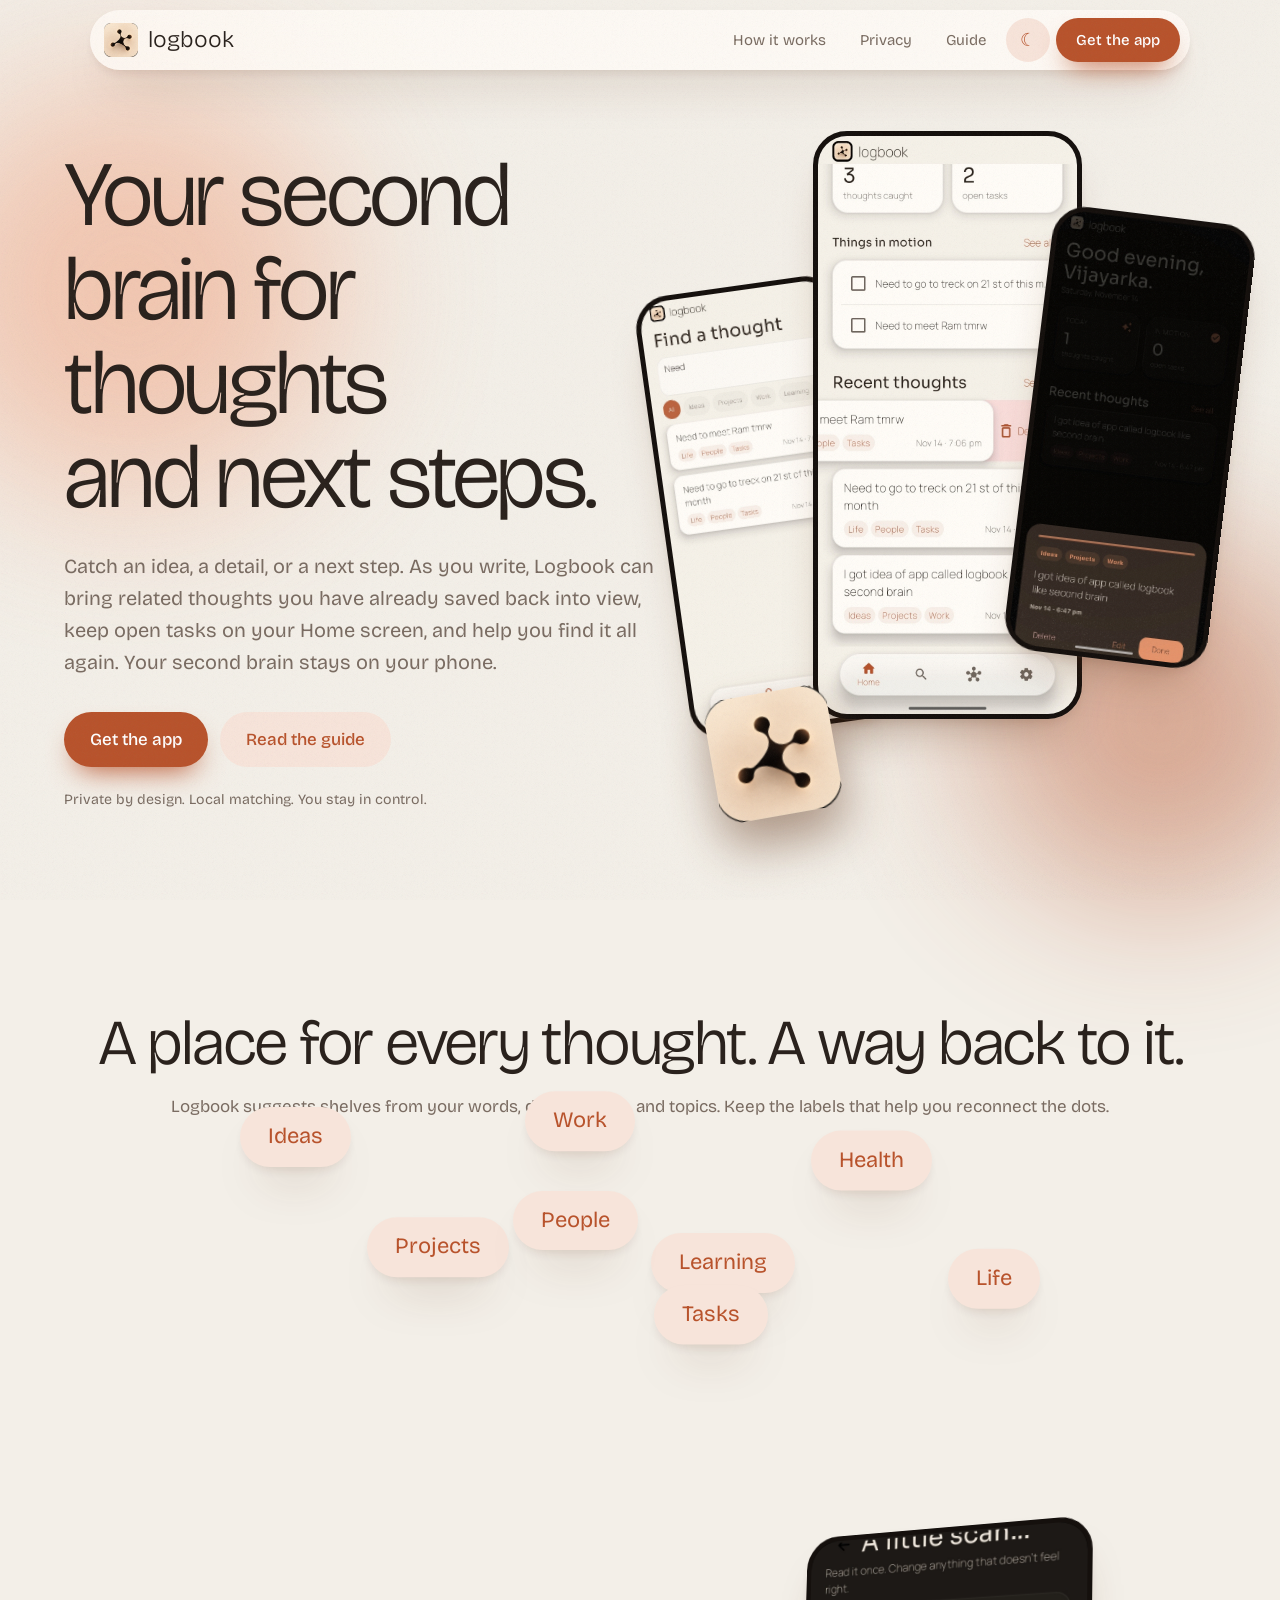
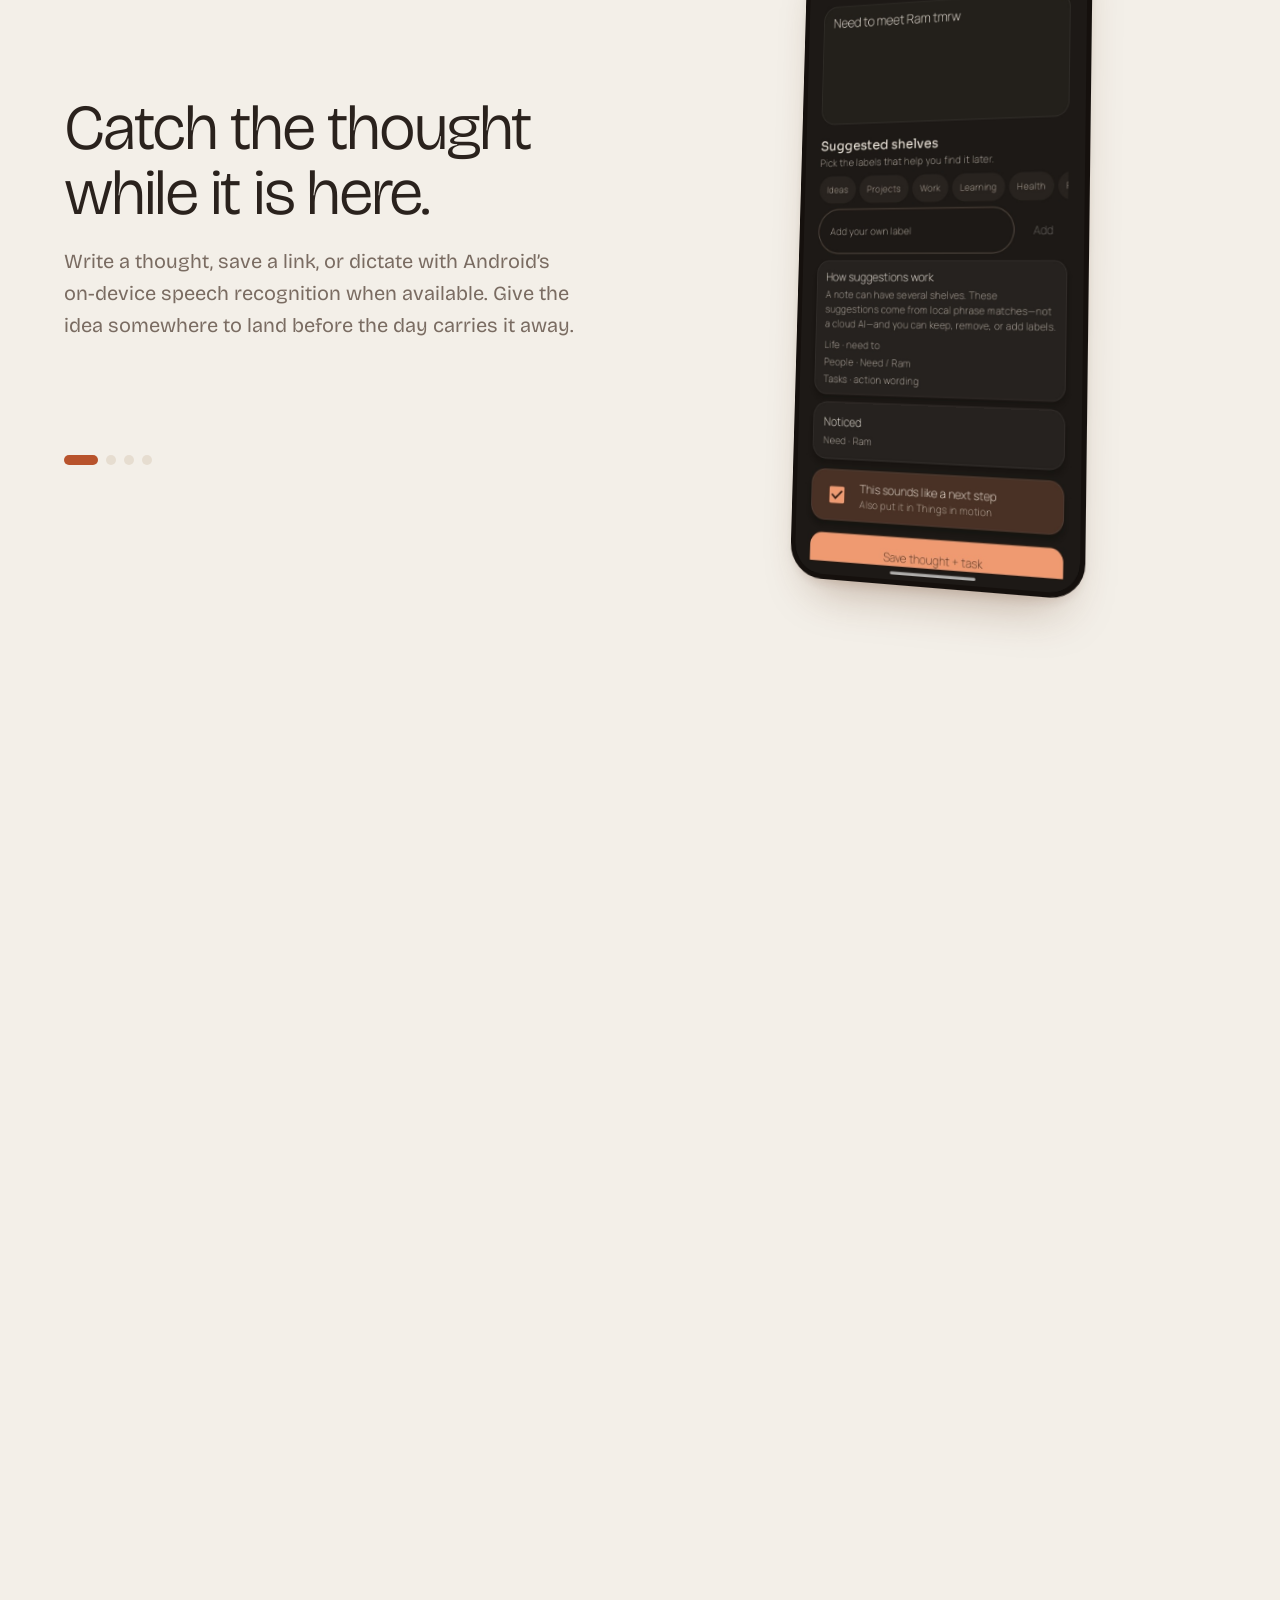
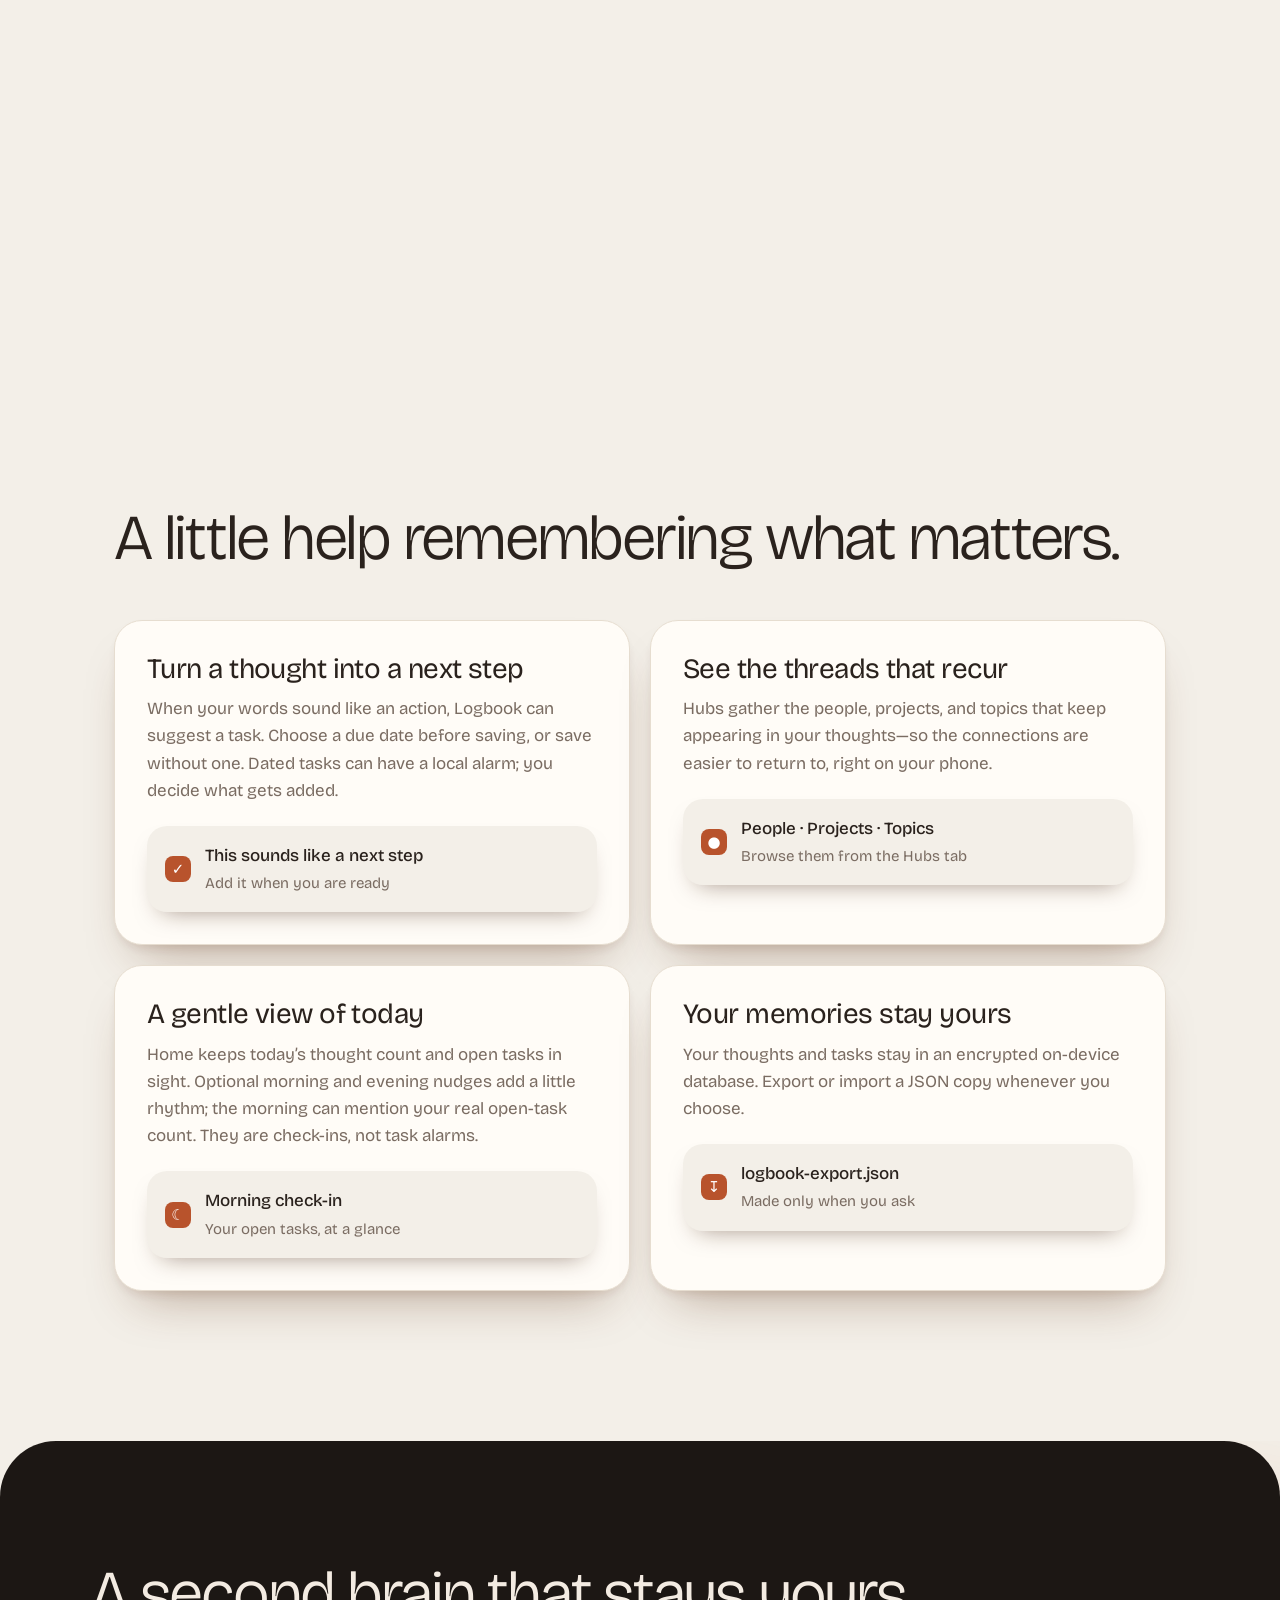
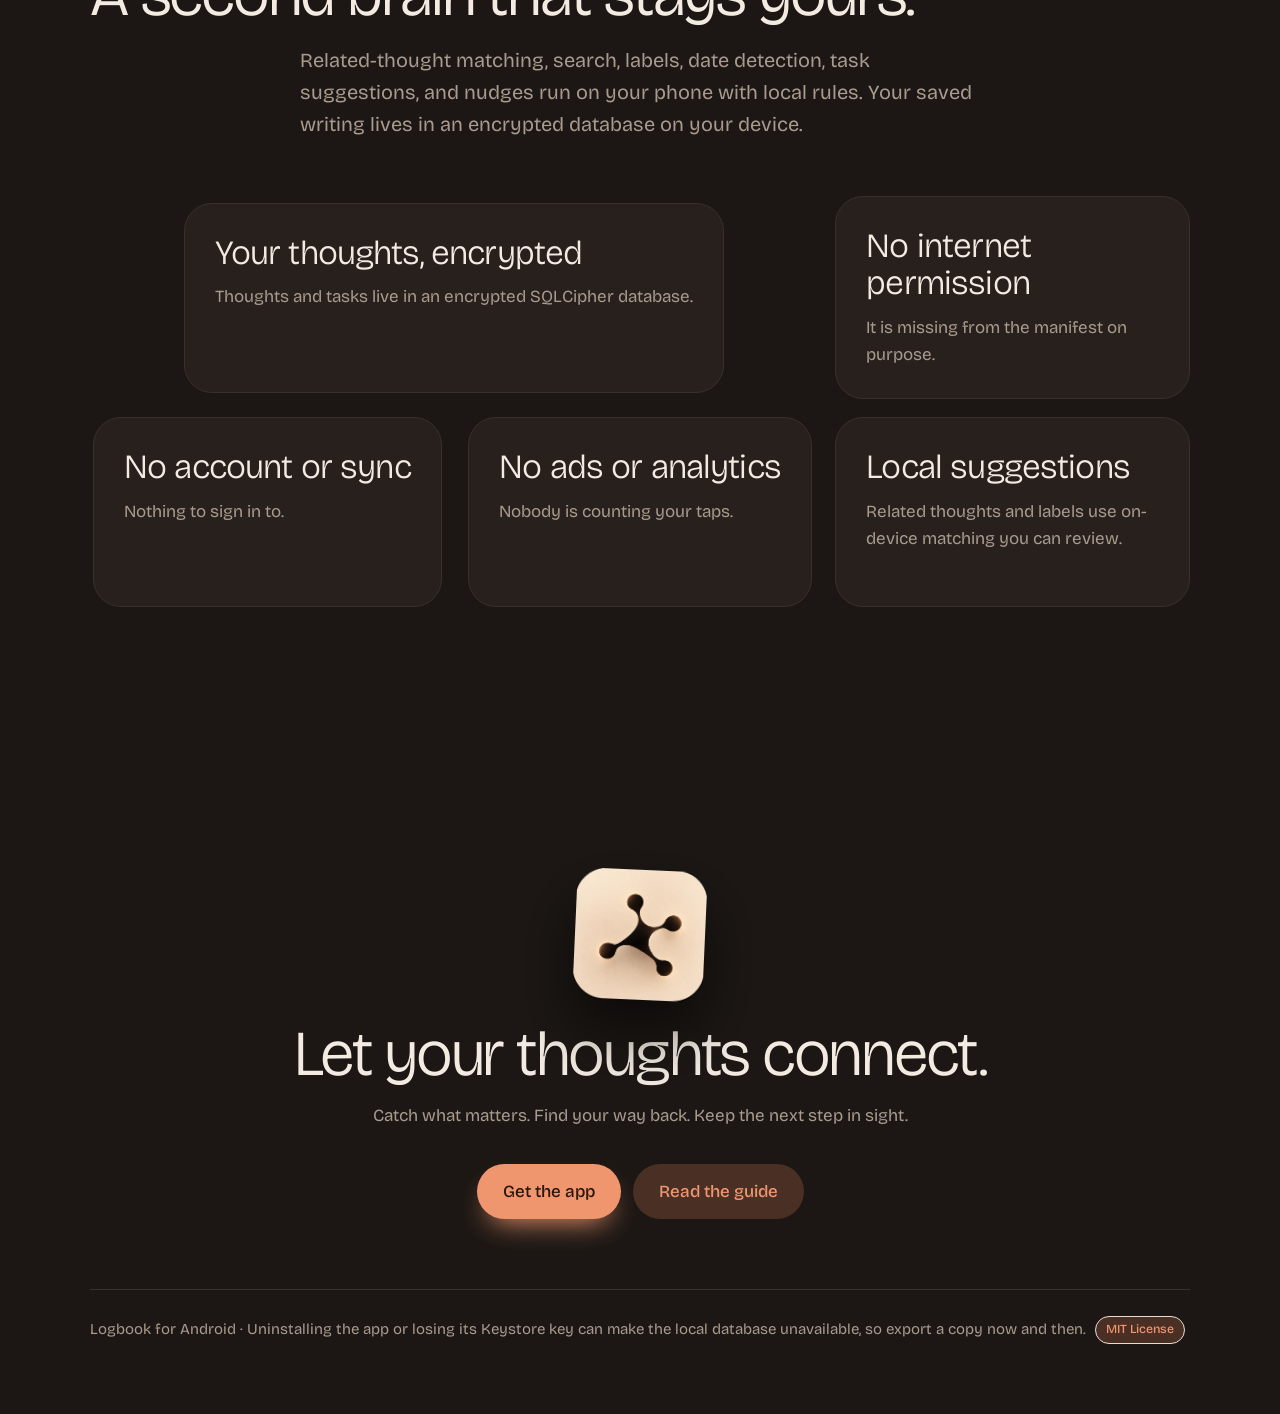
==== commit 33d2ace9: "Reframe Logbook as a private second brain" ====
--- a/docs/index.html
+++ b/docs/index.html
@@ -1,29 +1,29 @@
-<!doctype html><html lang="en"><head><meta charset="utf-8"><meta name="viewport" content="width=device-width,initial-scale=1,viewport-fit=cover"><meta name="theme-color" content="#F3EFE8"><title>Logbook for Android – a private place to catch thoughts</title><meta name="description" content="Logbook is a local-first notebook for Android. No account, no sync, no internet permission."><script>try{var t=localStorage.getItem("lb");document.documentElement.dataset.theme=t||(matchMedia("(prefers-color-scheme:dark)").matches?"dark":"light")}catch(e){}</script><link rel="preconnect" href="https://fonts.googleapis.com"><link rel="preconnect" href="https://fonts.gstatic.com" crossorigin><link href="https://fonts.googleapis.com/css2?family=Bricolage+Grotesque:opsz,wght@12..96,300..700&display=swap" rel="stylesheet"><link rel="icon" href="assets/icon.png"><link rel="stylesheet" href="assets/style.css"></head><body><div class="bar"></div><nav class="nav"><a class="brand" href="index.html"><img src="assets/icon.png" alt="">logbook</a><a class="l" href="index.html#how">How it works</a><a class="l" href="index.html#privacy">Privacy</a><a class="l" href="guide.html">Guide</a><button class="tg" aria-label="Toggle theme"></button><a class="btn" href="guide.html#install">Get the app</a></nav>
+<!doctype html><html lang="en"><head><meta charset="utf-8"><meta name="viewport" content="width=device-width,initial-scale=1,viewport-fit=cover"><meta name="theme-color" content="#F3EFE8"><title>Logbook — Your private second brain for thoughts and next steps</title><meta name="description" content="A private second brain for Android. Logbook surfaces related thoughts as you write, keeps open tasks in view, and helps you find what you saved — all on your device."><script>try{var t=localStorage.getItem("lb");document.documentElement.dataset.theme=t||(matchMedia("(prefers-color-scheme:dark)").matches?"dark":"light")}catch(e){}</script><link rel="preconnect" href="https://fonts.googleapis.com"><link rel="preconnect" href="https://fonts.gstatic.com" crossorigin><link href="https://fonts.googleapis.com/css2?family=Bricolage+Grotesque:opsz,wght@12..96,300..700&display=swap" rel="stylesheet"><link rel="icon" href="assets/icon.png"><link rel="stylesheet" href="assets/style.css"></head><body><div class="bar"></div><nav class="nav"><a class="brand" href="index.html"><img src="assets/icon.png" alt="">logbook</a><a class="l" href="index.html#how">How it works</a><a class="l" href="index.html#privacy">Privacy</a><a class="l" href="guide.html">Guide</a><button class="tg" aria-label="Toggle theme"></button><a class="btn" href="guide.html#install">Get the app</a></nav>
 <header class="hero" data-ptr data-pz>
 <div class="blob px" data-speed=".15" style="width:420px;height:420px;background:var(--pe);left:-120px;top:80px"></div><div class="blob px" data-speed="-.1" style="width:360px;height:360px;background:var(--acc);right:-100px;bottom:0"></div>
-<div><h1 aria-label="Catch the thought before it disappears."><span style="--i:0">Catch</span> <span style="--i:1">the</span> <span style="--i:2">thought</span> <span style="--i:3">before</span> <span style="--i:4">it</span> <span style="--i:5">disappears.</span></h1>
-<p>Logbook is a private notebook for Android. Write it, say it, save a link. It stays on your phone, finds its own shelf, and turns clear next steps into tasks.</p>
-<div class="cta-row"><a class="btn" href="guide.html#install">Get the app</a><a class="btn g" href="guide.html">Read the guide</a></div><small>No account. No ads. No internet permission.</small></div>
+<div><h1 aria-label="Your second brain for thoughts and next steps."><span style="--i:0">Your</span> <span style="--i:1">second</span> <span style="--i:2">brain</span> <span style="--i:3">for</span> <span style="--i:4">thoughts</span> <span style="--i:5">and next steps.</span></h1>
+<p>Catch an idea, a detail, or a next step. As you write, Logbook can bring related thoughts you have already saved back into view, keep open tasks on your Home screen, and help you find it all again. Your second brain stays on your phone.</p>
+<div class="cta-row"><a class="btn" href="guide.html#install">Get the app</a><a class="btn g" href="guide.html">Read the guide</a></div><small>Private by design. Local matching. You stay in control.</small></div>
 <div class="stage" data-ptr data-pz><div class="px l2"><div class="phone"><img src="assets/search.jpg" alt="Find a thought screen"></div></div><div class="px l1"><div class="phone"><img src="assets/home.jpg" alt="Logbook home screen"></div></div><div class="px l3"><div class="phone"><img src="assets/note.jpg" alt="Thought opened as a sticky note"></div></div><img class="px l4" src="assets/icon.png" alt="Logbook mark"></div>
 </header>
-<section class="shelves"><h2 class="rv">Every thought finds a shelf.</h2><p class="mut rv" style="margin-top:18px">Ideas, projects, people, health. Keep the labels you like, change the rest.</p>
+<section class="shelves"><h2 class="rv">A place for every thought. A way back to it.</h2><p class="mut rv" style="margin-top:18px">Logbook suggests shelves from your words, dates, names, and topics. Keep the labels that help you reconnect the dots.</p>
 <div class="chips" data-pz><span data-speed=".08">Ideas</span><span data-speed="-.06">Projects</span><span data-speed=".1">Work</span><span data-speed="-.08">Learning</span><span data-speed=".05">Health</span><span data-speed="-.1">Life</span><span data-speed=".07">People</span><span data-speed="-.05">Tasks</span></div></section>
 <section class="pin" id="how"><div class="sticky"><div class="steps">
-<div class="step on"><h2>Write it or say it.</h2><p>Type a thought, or dictate it with Android's on-device speech recognition when your phone has it. Then read it once and change anything that doesn't feel right.</p></div>
-<div class="step"><h2>Open it like a sticky note.</h2><p>Tap any thought to see its shelves and time. Edit it, mark it done, or delete it. Swipe a thought on Home to delete it fast.</p></div>
-<div class="step"><h2>Find it by any word.</h2><p>Search words, links, people, dates, shelves and topics that keep coming back. Tap a shelf to narrow the list.</p></div>
-<div class="step"><h2>Keep next steps in motion.</h2><p>When a note sounds like an action, Logbook offers to add it to Things in motion. Home shows what you caught today and what is still open.</p></div>
+<div class="step on"><h2>Catch the thought while it is here.</h2><p>Write a thought, save a link, or dictate with Android’s on-device speech recognition when available. Give the idea somewhere to land before the day carries it away.</p></div>
+<div class="step"><h2>Bring related thoughts together.</h2><p>As a draft takes shape, Logbook can surface up to two related notes from what you have already saved. It is a gentle reminder of your own context—not an automatic duplicate blocker.</p></div>
+<div class="step"><h2>Find what your mind filed away.</h2><p>Search saved thoughts by words, links, people, dates, shelves, and recurring topics. Browse hubs for the people, projects, and subjects that keep showing up.</p></div>
+<div class="step"><h2>Remember what needs doing.</h2><p>Home shows how many thoughts you caught today and how many tasks are still open. Turn a clear next step into a task, choose a due date—or save it without one.</p></div>
 <div class="dots"><i class="on"></i><i></i><i></i><i></i></div></div>
 <div class="pstage"><div class="phone"><img class="on" src="assets/scan.jpg" alt="Review screen with suggested shelves"><img src="assets/note.jpg" alt="Sticky note detail"><img src="assets/search.jpg" alt="Search screen"><img src="assets/home.jpg" alt="Home screen"></div></div></div></section>
-<section class="under"><h2 class="rv">Structure underneath the paper.</h2>
+<section class="under"><h2 class="rv">A little help remembering what matters.</h2>
 <div class="grid2">
-<div class="card rv" data-tilt><h3>Tasks only when you say so</h3><p>Notes like "call Maya Friday" can suggest a task and a local alarm. Nothing is scheduled until you save. Done, deleted or cleared tasks cancel their alarms, and unfinished ones return after a reboot.</p><div class="mock"><i>✓</i><div><b>This sounds like a next step</b><span>Also put it in Things in motion</span></div></div></div>
-<div class="card rv" data-tilt><h3>Hubs for what keeps appearing</h3><p>People, projects and topics you mention again and again gather into hubs. Related thoughts are matched on your phone, so connections build without a cloud.</p><div class="mock"><i>●</i><div><b>People · Projects · Topics</b><span>Browse them from the Hubs tab</span></div></div></div>
-<div class="card rv" data-tilt><h3>Two friendly nudges</h3><p>A morning note can mention how many tasks are open. An evening note asks how the day went. They are not task reminders, and you can change both times in Settings.</p><div class="mock"><i>☾</i><div><b>Evening check-in</b><span>How did the day go?</span></div></div></div>
-<div class="card rv" data-tilt><h3>Your copy, when you choose</h3><p>Export a JSON copy or import one back. Exports hold your personal writing, so save them somewhere you trust.</p><div class="mock"><i>↧</i><div><b>logbook-export.json</b><span>Made only when you ask</span></div></div></div>
+<div class="card rv" data-tilt><h3>Turn a thought into a next step</h3><p>When your words sound like an action, Logbook can suggest a task. Choose a due date before saving, or save without one. Dated tasks can have a local alarm; you decide what gets added.</p><div class="mock"><i>✓</i><div><b>This sounds like a next step</b><span>Add it when you are ready</span></div></div></div>
+<div class="card rv" data-tilt><h3>See the threads that recur</h3><p>Hubs gather the people, projects, and topics that keep appearing in your thoughts—so the connections are easier to return to, right on your phone.</p><div class="mock"><i>●</i><div><b>People · Projects · Topics</b><span>Browse them from the Hubs tab</span></div></div></div>
+<div class="card rv" data-tilt><h3>A gentle view of today</h3><p>Home keeps today’s thought count and open tasks in sight. Optional morning and evening nudges add a little rhythm; the morning can mention your real open-task count. They are check-ins, not task alarms.</p><div class="mock"><i>☾</i><div><b>Morning check-in</b><span>Your open tasks, at a glance</span></div></div></div>
+<div class="card rv" data-tilt><h3>Your memories stay yours</h3><p>Your thoughts and tasks stay in an encrypted on-device database. Export or import a JSON copy whenever you choose.</p><div class="mock"><i>↧</i><div><b>logbook-export.json</b><span>Made only when you ask</span></div></div></div>
 </div></section>
-<section class="priv" id="privacy" data-pz><div class="blob px" data-speed=".12" style="width:400px;height:400px;background:#B8532C;right:-120px;top:40px"></div><div class="in"><h2 class="rv">Nothing leaves your phone.</h2><p class="rv" style="margin-top:18px;color:var(--mut);max-width:34em;font-size:20px">Logbook has no way to send your writing anywhere. Search, labels, date detection, task suggestions and nudge wording all run on your phone with plain rules.</p>
-<div class="facts"><div class="fact w rv" data-tilt><b>Encrypted on the device</b><p>Thoughts and tasks live in an encrypted SQLCipher database.</p></div><div class="fact rv" data-tilt><b>No internet permission</b><p>It is missing from the manifest on purpose.</p></div><div class="fact rv" data-tilt><b>No account or sync</b><p>Nothing to sign in to.</p></div><div class="fact rv" data-tilt><b>No ads or analytics</b><p>Nobody is counting your taps.</p></div><div class="fact rv" data-tilt><b>No cloud AI</b><p>Suggestions come from local phrase matches you can override.</p></div></div></div></section>
-<section class="end" data-pz><img class="ic" data-speed="-.12" src="assets/icon.png" alt=""><h2 class="rv">Start catching thoughts.</h2><p class="rv" style="margin-top:16px;color:var(--mut)">A quieter place for your thoughts, ready when you are.</p><div class="cta-row"><a class="btn" href="guide.html#install">Get the app</a><a class="btn g" href="guide.html">Read the guide</a></div>
+<section class="priv" id="privacy" data-pz><div class="blob px" data-speed=".12" style="width:400px;height:400px;background:#B8532C;right:-120px;top:40px"></div><div class="in"><h2 class="rv">A second brain that stays yours.</h2><p class="rv" style="margin-top:18px;color:var(--mut);max-width:34em;font-size:20px">Related-thought matching, search, labels, date detection, task suggestions, and nudges run on your phone with local rules. Your saved writing lives in an encrypted database on your device.</p>
+<div class="facts"><div class="fact w rv" data-tilt><b>Your thoughts, encrypted</b><p>Thoughts and tasks live in an encrypted SQLCipher database.</p></div><div class="fact rv" data-tilt><b>No internet permission</b><p>It is missing from the manifest on purpose.</p></div><div class="fact rv" data-tilt><b>No account or sync</b><p>Nothing to sign in to.</p></div><div class="fact rv" data-tilt><b>No ads or analytics</b><p>Nobody is counting your taps.</p></div><div class="fact rv" data-tilt><b>Local suggestions</b><p>Related thoughts and labels use on-device matching you can review.</p></div></div></div></section>
+<section class="end" data-pz><img class="ic" data-speed="-.12" src="assets/icon.png" alt=""><h2 class="rv">Let your thoughts connect.</h2><p class="rv" style="margin-top:16px;color:var(--mut)">Catch what matters. Find your way back. Keep the next step in sight.</p><div class="cta-row"><a class="btn" href="guide.html#install">Get the app</a><a class="btn g" href="guide.html">Read the guide</a></div>
 <footer>Logbook for Android · Uninstalling the app or losing its Keystore key can make the local database unavailable, so export a copy now and then. <a class="license-tag" href="https://github.com/vijayarkananduri/logbook/blob/main/LICENSE">MIT License</a></footer></section>
 <a class="btn dock" href="guide.html#install">Get the app</a><button class="to-top" type="button" data-scroll-top aria-label="Scroll to top" title="Scroll to top"><svg viewBox="0 0 24 24" aria-hidden="true"><path d="M12 19V5M5.5 11.5 12 5l6.5 6.5"/></svg></button><script src="assets/main.js"></script></body></html>
